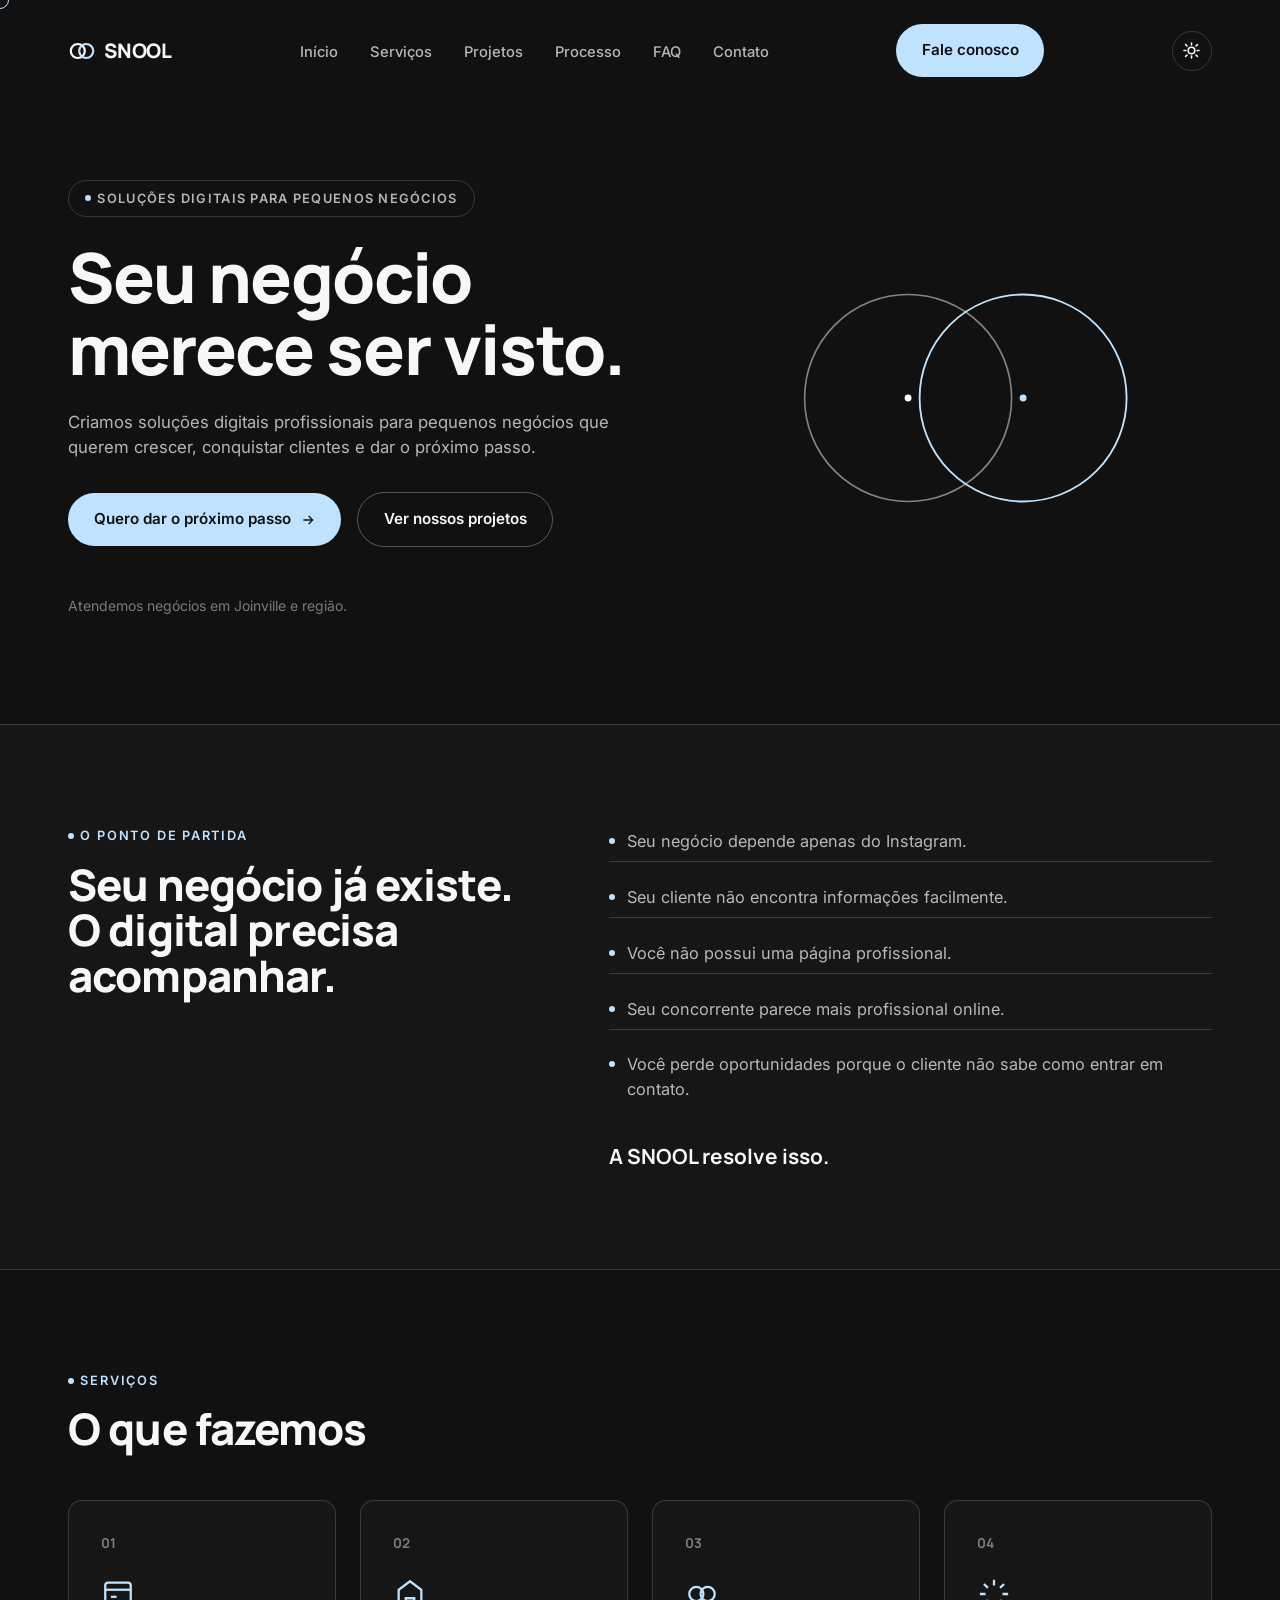
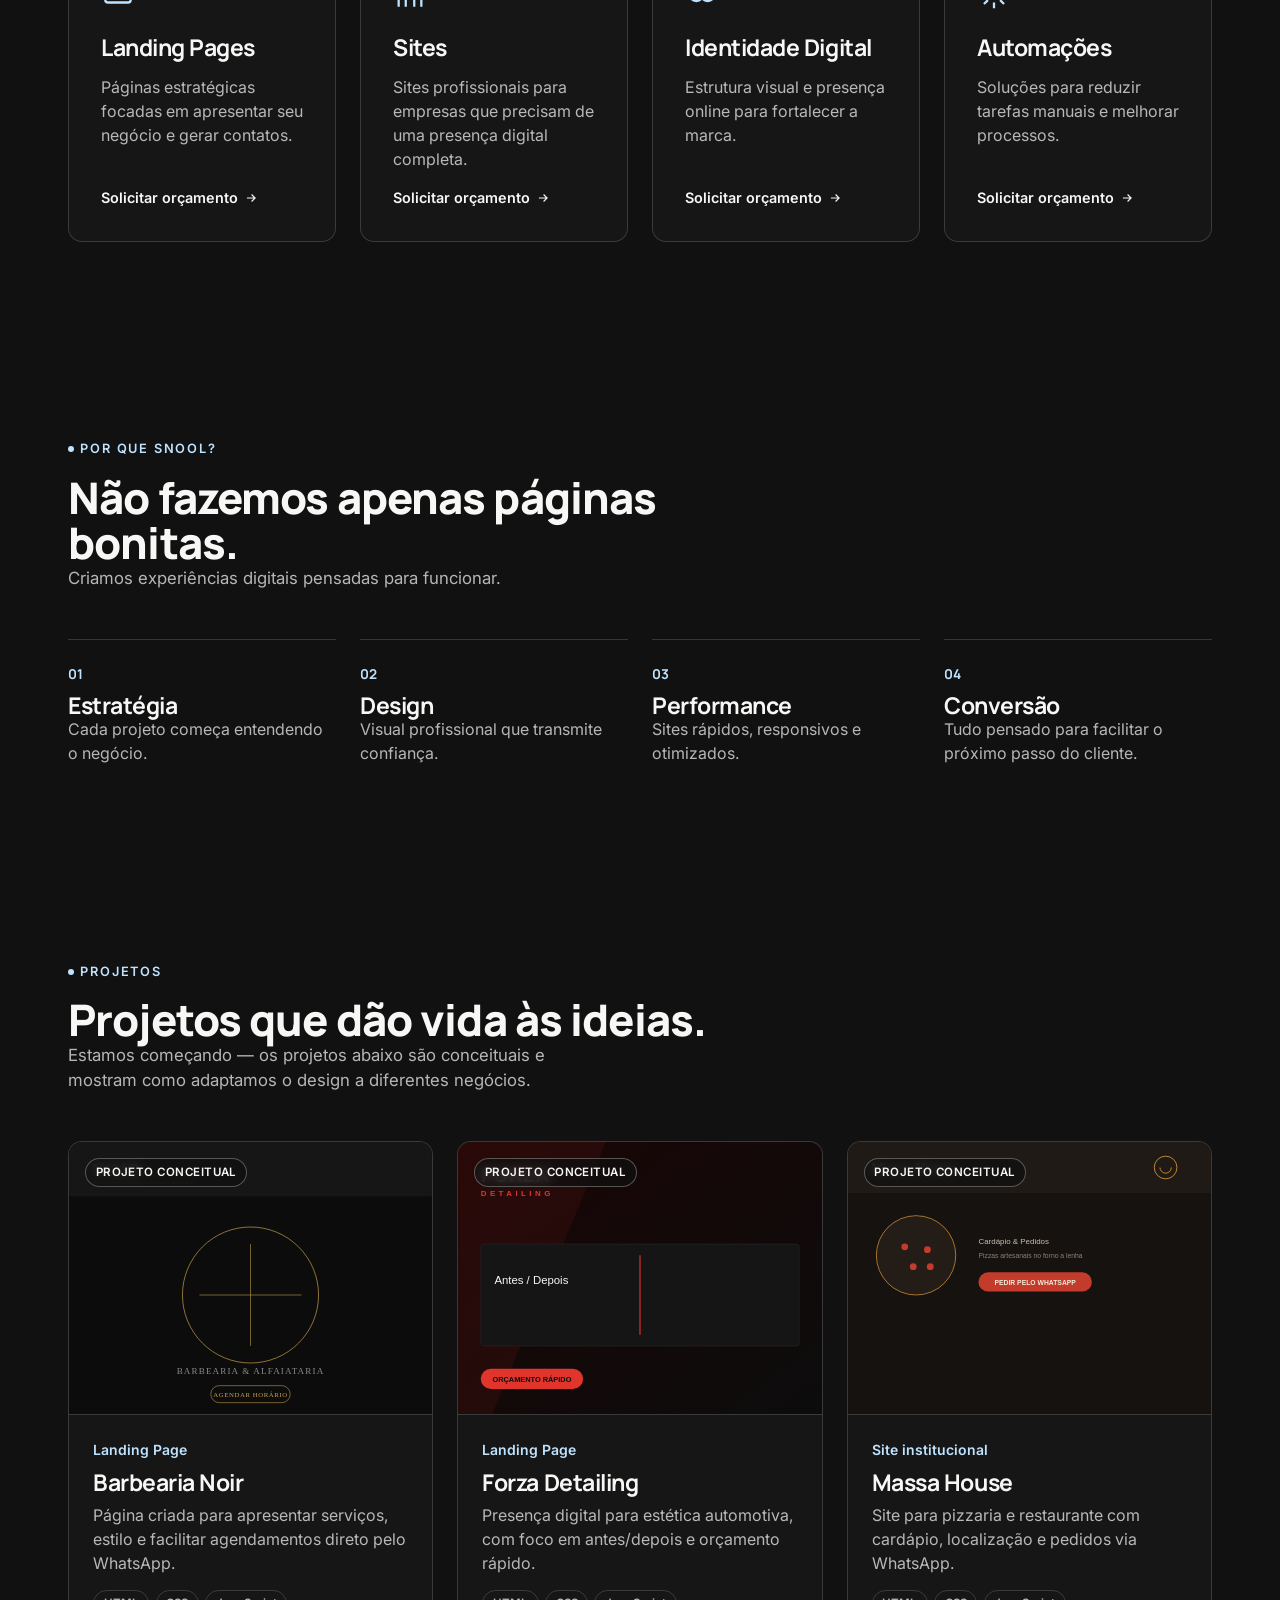
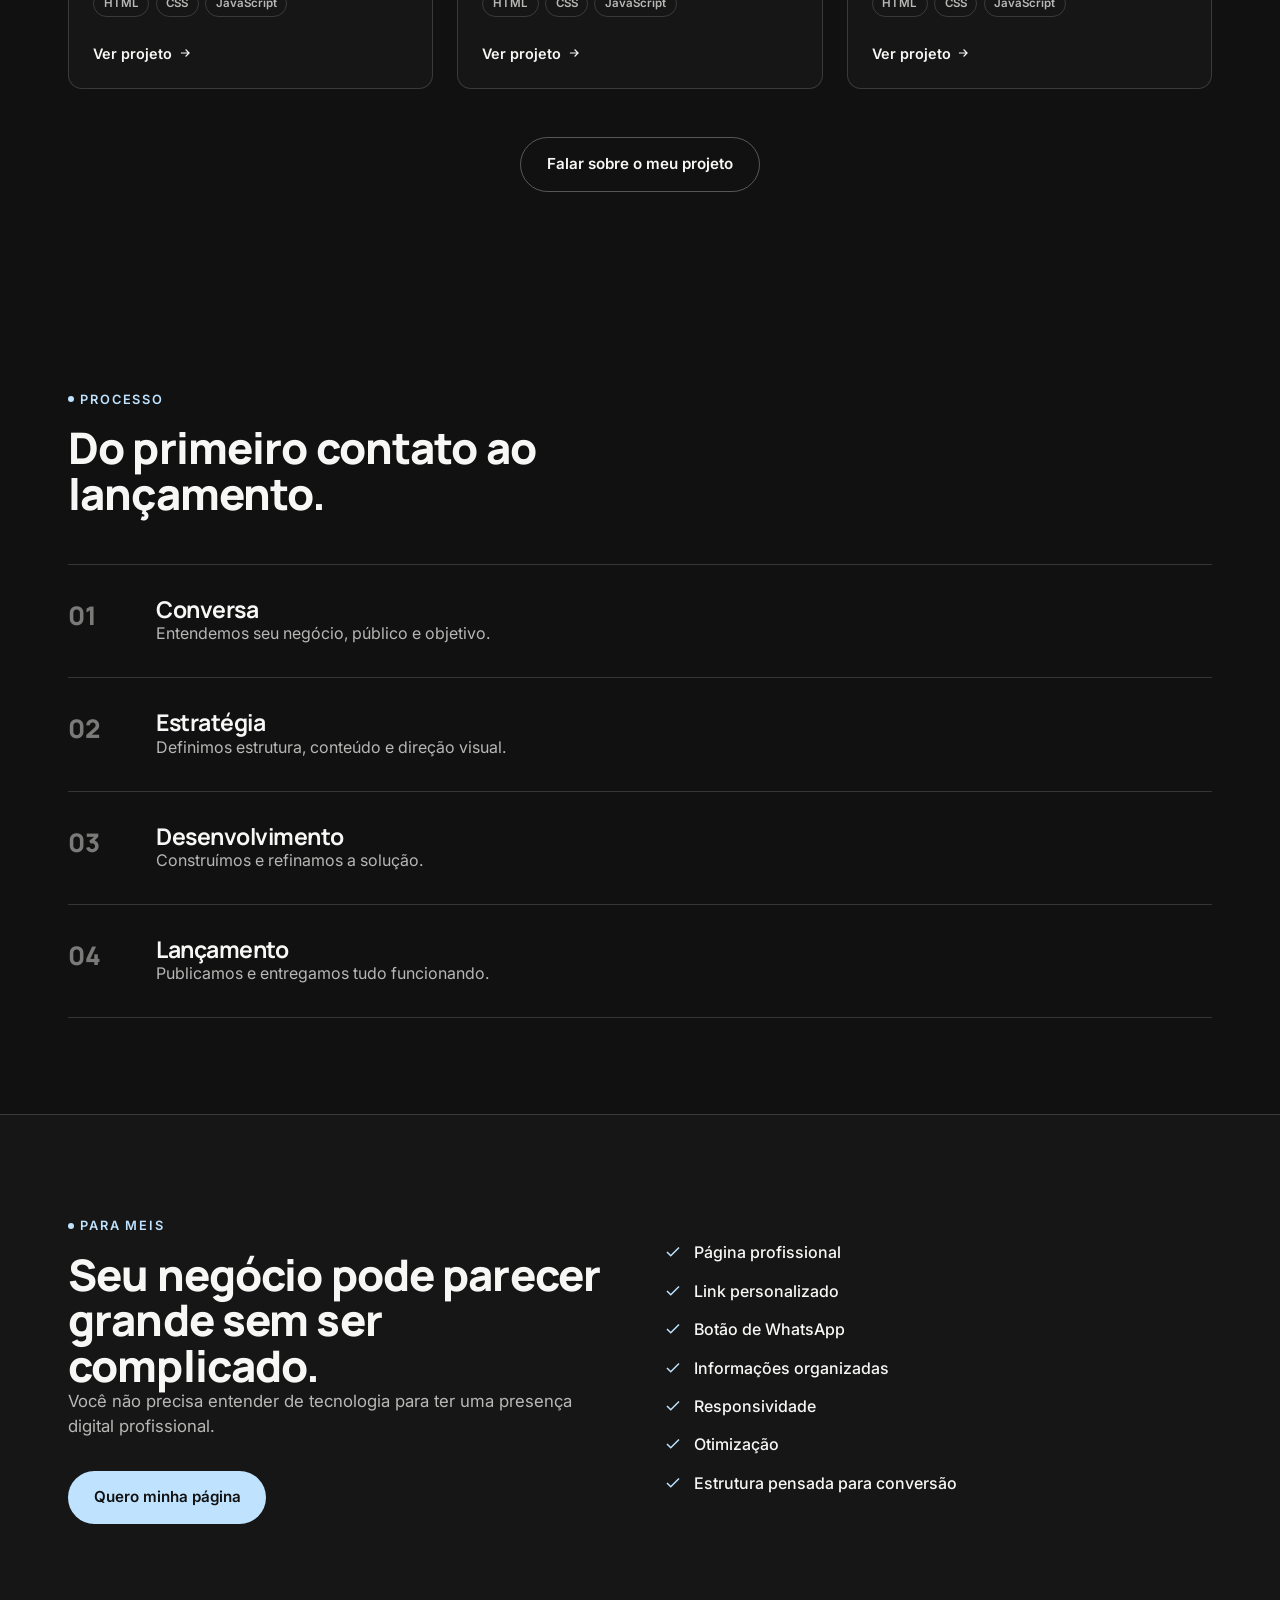
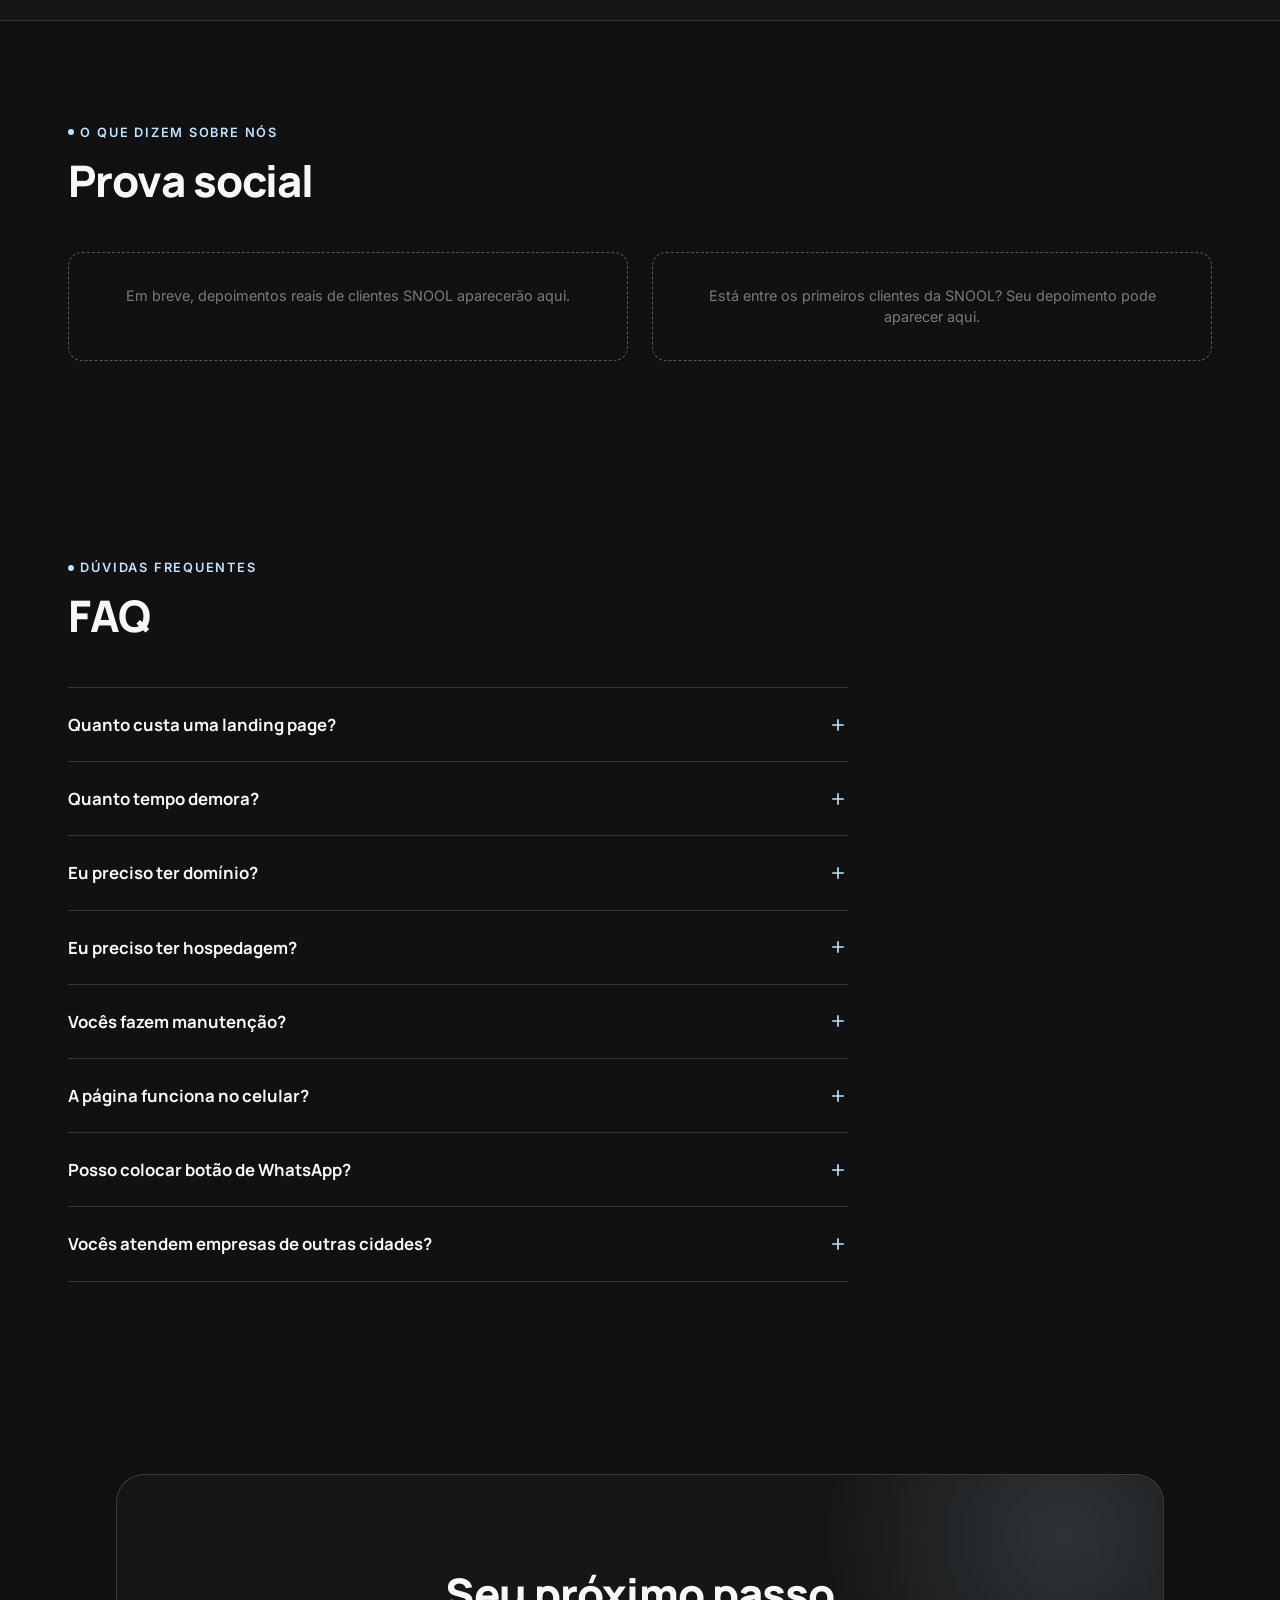
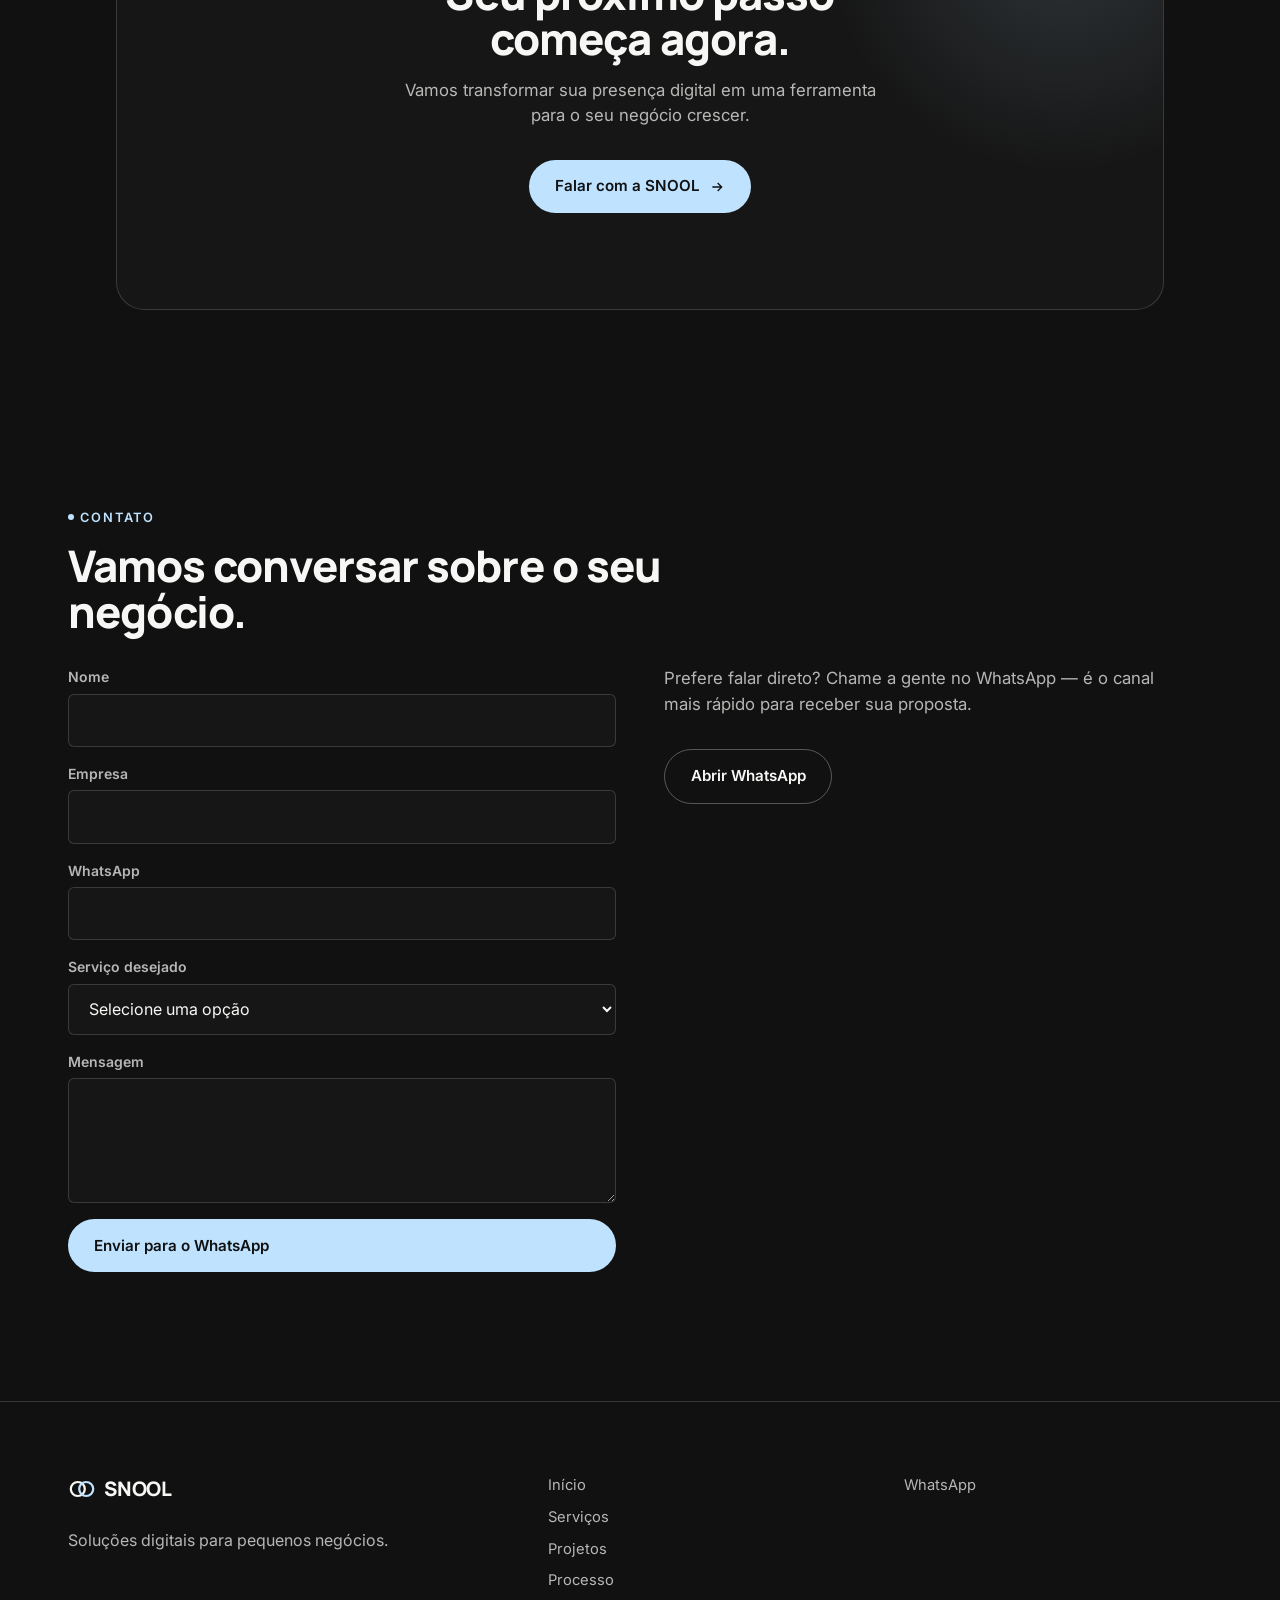
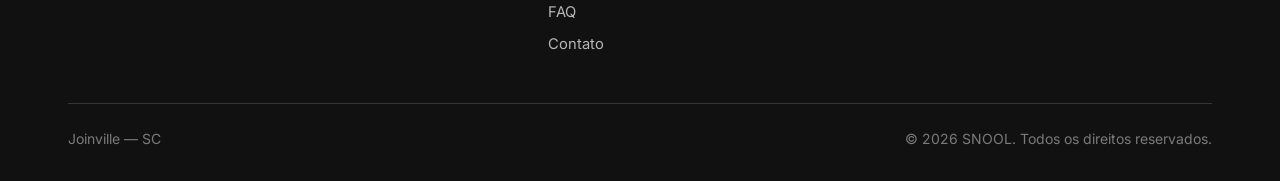
==== index.html @ 68323cf3 "feat: site institucional SNOOL - HTML5 + CSS3 + JS vanilla (ES Modules), sem framework/build step - " ====
<!DOCTYPE html>
<html lang="pt-BR">
<head>
  <meta charset="UTF-8" />
  <meta name="viewport" content="width=device-width, initial-scale=1.0" />
  <title>SNOOL — Soluções Digitais para Pequenos Negócios</title>
  <meta name="description" content="A SNOOL cria landing pages, sites e soluções digitais para pequenos negócios. Dê o próximo passo digital para sua empresa." />
  <meta name="robots" content="index, follow" />
  <link rel="canonical" href="https://snool.com.br/" />

  <!-- Open Graph -->
  <meta property="og:type" content="website" />
  <meta property="og:title" content="SNOOL — Soluções Digitais para Pequenos Negócios" />
  <meta property="og:description" content="Landing pages, sites e presença digital para MEIs e pequenos negócios em Joinville e região." />
  <meta property="og:locale" content="pt_BR" />
  <meta property="og:url" content="https://snool.com.br/" />
  <meta property="og:image" content="assets/images/og-snool.jpg" />

  <!-- Twitter Card -->
  <meta name="twitter:card" content="summary_large_image" />
  <meta name="twitter:title" content="SNOOL — Soluções Digitais para Pequenos Negócios" />
  <meta name="twitter:description" content="Landing pages, sites e presença digital para MEIs e pequenos negócios em Joinville e região." />

  <link rel="icon" href="assets/logos/favicon.svg" type="image/svg+xml" />

  <!-- Evita flash do tema errado antes do CSS/JS carregarem -->
  <script>
    (function () {
      var saved = localStorage.getItem("snool-theme");
      document.documentElement.setAttribute("data-theme", saved === "light" ? "light" : "dark");
    })();
  </script>

  <link rel="preconnect" href="https://fonts.googleapis.com" />
  <link rel="preconnect" href="https://fonts.gstatic.com" crossorigin />
  <link href="https://fonts.googleapis.com/css2?family=Manrope:wght@700;800&family=Inter:wght@400;500;600&display=swap" rel="stylesheet" />

  <link rel="stylesheet" href="css/reset.css" />
  <link rel="stylesheet" href="css/variables.css" />
  <link rel="stylesheet" href="css/global.css" />
  <link rel="stylesheet" href="css/components.css" />
  <link rel="stylesheet" href="css/sections.css" />
  <link rel="stylesheet" href="css/responsive.css" />

  <!-- Google Analytics: inserir gtag.js aqui quando o ID estiver definido -->
  <!-- Google Tag Manager: inserir snippet no <head> aqui -->
  <!-- Meta Pixel: inserir script aqui -->

  <script type="application/ld+json">
  {
    "@context": "https://schema.org",
    "@type": "LocalBusiness",
    "name": "SNOOL",
    "description": "Soluções digitais para pequenos negócios: landing pages, sites institucionais e presença digital.",
    "areaServed": "Joinville, SC",
    "slogan": "Seu próximo passo digital."
  }
  </script>
</head>
<body>
  <a class="skip-link" href="#main">Pular para o conteúdo</a>
  <div class="cursor-dot" aria-hidden="true"></div>

  <header class="site-header">
    <div class="container header-inner">
      <a href="#top" class="logo" aria-label="SNOOL — página inicial">
        <svg class="logo-mark" viewBox="0 0 40 28" fill="none" xmlns="http://www.w3.org/2000/svg" aria-hidden="true">
          <circle cx="14" cy="14" r="10" stroke="var(--color-text)" stroke-width="3.2"/>
          <circle cx="26" cy="14" r="10" stroke="var(--color-accent)" stroke-width="3.2"/>
        </svg>
        SNOOL
      </a>

      <nav class="nav-desktop" aria-label="Navegação principal">
        <ul>
          <li><a href="#top">Início</a></li>
          <li><a href="#servicos">Serviços</a></li>
          <li><a href="#projetos">Projetos</a></li>
          <li><a href="#processo">Processo</a></li>
          <li><a href="#faq">FAQ</a></li>
          <li><a href="#contato">Contato</a></li>
        </ul>
      </nav>

      <a class="btn btn-primary header-cta" href="#" data-whatsapp>Fale conosco</a>

      <button class="theme-toggle" data-theme-toggle aria-label="Alternar para tema claro" aria-pressed="false">
        <svg class="theme-toggle-icon icon-sun" viewBox="0 0 24 24" fill="none" stroke="currentColor" stroke-width="2" stroke-linecap="round" aria-hidden="true">
          <circle cx="12" cy="12" r="4.2"/>
          <path d="M12 2.5v2.4M12 19.1v2.4M4.6 4.6l1.7 1.7M17.7 17.7l1.7 1.7M2.5 12h2.4M19.1 12h2.4M4.6 19.4l1.7-1.7M17.7 6.3l1.7-1.7"/>
        </svg>
        <svg class="theme-toggle-icon icon-moon" viewBox="0 0 24 24" fill="none" stroke="currentColor" stroke-width="2" stroke-linecap="round" stroke-linejoin="round" aria-hidden="true">
          <path d="M20 14.5A8.5 8.5 0 1 1 9.5 4a6.8 6.8 0 0 0 10.5 10.5Z"/>
        </svg>
      </button>

      <button class="nav-toggle" aria-label="Abrir menu" aria-expanded="false" aria-controls="nav-mobile">
        <span></span><span></span><span></span>
      </button>
    </div>

    <nav class="nav-mobile" id="nav-mobile" aria-label="Navegação mobile">
      <ul>
        <li><a href="#top">Início</a></li>
        <li><a href="#servicos">Serviços</a></li>
        <li><a href="#projetos">Projetos</a></li>
        <li><a href="#processo">Processo</a></li>
        <li><a href="#faq">FAQ</a></li>
        <li><a href="#contato">Contato</a></li>
      </ul>
      <a class="btn btn-primary" href="#" data-whatsapp>Fale conosco</a>
    </nav>
  </header>

  <main id="main">
    <!-- HERO -->
    <section class="hero" id="top">
      <div class="container hero-inner">
        <div data-reveal>
          <span class="hero-badge"><span class="dot"></span>Soluções digitais para pequenos negócios</span>
          <h1>Seu negócio merece ser visto.</h1>
          <p class="lead">Criamos soluções digitais profissionais para pequenos negócios que querem crescer, conquistar clientes e dar o próximo passo.</p>
          <div class="hero-ctas">
            <a class="btn btn-primary" href="#" data-whatsapp>
              Quero dar o próximo passo
              <svg viewBox="0 0 24 24" fill="none" stroke="currentColor" stroke-width="2"><path d="M5 12h14M13 6l6 6-6 6"/></svg>
            </a>
            <a class="btn btn-secondary" href="#projetos">Ver nossos projetos</a>
          </div>
          <p class="hero-trust">Atendemos negócios em Joinville e região.</p>
        </div>

        <div class="hero-visual" data-reveal data-reveal-delay="150" aria-hidden="true">
          <svg viewBox="0 0 400 400" fill="none" xmlns="http://www.w3.org/2000/svg">
            <g class="orbit-o">
              <circle cx="150" cy="200" r="90" stroke="var(--color-text)" stroke-opacity="0.5" stroke-width="1.4"/>
            </g>
            <g class="orbit-o reverse">
              <circle cx="250" cy="200" r="90" stroke="var(--color-accent)" stroke-width="1.6"/>
            </g>
            <circle cx="150" cy="200" r="3" fill="var(--color-text)"/>
            <circle cx="250" cy="200" r="3" fill="var(--color-accent)"/>
          </svg>
        </div>
      </div>
    </section>

    <!-- PROBLEMA -->
    <section class="problem section">
      <div class="container problem-grid">
        <div data-reveal>
          <span class="eyebrow">O ponto de partida</span>
          <h2>Seu negócio já existe.<br />O digital precisa acompanhar.</h2>
        </div>
        <div data-reveal data-reveal-delay="120">
          <ul class="problem-list">
            <li>Seu negócio depende apenas do Instagram.</li>
            <li>Seu cliente não encontra informações facilmente.</li>
            <li>Você não possui uma página profissional.</li>
            <li>Seu concorrente parece mais profissional online.</li>
            <li>Você perde oportunidades porque o cliente não sabe como entrar em contato.</li>
          </ul>
          <p class="problem-resolve">A SNOOL resolve isso.</p>
        </div>
      </div>
    </section>

    <!-- SERVIÇOS -->
    <section class="section" id="servicos">
      <div class="container">
        <div class="section-head" data-reveal>
          <span class="eyebrow">Serviços</span>
          <h2>O que fazemos</h2>
        </div>

        <div class="grid services-grid">
          <article class="card service-card" data-reveal>
            <span class="service-number">01</span>
            <svg class="service-icon" viewBox="0 0 24 24" fill="none" stroke="currentColor" stroke-width="1.6"><rect x="3" y="4" width="18" height="14" rx="2"/><path d="M3 9h18"/><path d="M7 14h4"/></svg>
            <h3>Landing Pages</h3>
            <p>Páginas estratégicas focadas em apresentar seu negócio e gerar contatos.</p>
            <a class="service-link" href="#" data-whatsapp data-whatsapp-message="Olá, SNOOL! Quero saber mais sobre Landing Pages.">
              Solicitar orçamento
              <svg viewBox="0 0 24 24" fill="none" stroke="currentColor" stroke-width="2"><path d="M5 12h14M13 6l6 6-6 6"/></svg>
            </a>
          </article>

          <article class="card service-card" data-reveal data-reveal-delay="80">
            <span class="service-number">02</span>
            <svg class="service-icon" viewBox="0 0 24 24" fill="none" stroke="currentColor" stroke-width="1.6"><path d="M4 21V9l8-6 8 6v12"/><path d="M9 21v-6h6v6"/></svg>
            <h3>Sites</h3>
            <p>Sites profissionais para empresas que precisam de uma presença digital completa.</p>
            <a class="service-link" href="#" data-whatsapp data-whatsapp-message="Olá, SNOOL! Quero saber mais sobre Sites institucionais.">
              Solicitar orçamento
              <svg viewBox="0 0 24 24" fill="none" stroke="currentColor" stroke-width="2"><path d="M5 12h14M13 6l6 6-6 6"/></svg>
            </a>
          </article>

          <article class="card service-card" data-reveal data-reveal-delay="160">
            <span class="service-number">03</span>
            <svg class="service-icon" viewBox="0 0 24 24" fill="none" stroke="currentColor" stroke-width="1.6"><circle cx="8" cy="12" r="5"/><circle cx="16" cy="12" r="5"/></svg>
            <h3>Identidade Digital</h3>
            <p>Estrutura visual e presença online para fortalecer a marca.</p>
            <a class="service-link" href="#" data-whatsapp data-whatsapp-message="Olá, SNOOL! Quero saber mais sobre Identidade Digital.">
              Solicitar orçamento
              <svg viewBox="0 0 24 24" fill="none" stroke="currentColor" stroke-width="2"><path d="M5 12h14M13 6l6 6-6 6"/></svg>
            </a>
          </article>

          <article class="card service-card" data-reveal data-reveal-delay="240">
            <span class="service-number">04</span>
            <svg class="service-icon" viewBox="0 0 24 24" fill="none" stroke="currentColor" stroke-width="1.6"><path d="M12 2v4M12 18v4M4.9 4.9l2.8 2.8M16.3 16.3l2.8 2.8M2 12h4M18 12h4M4.9 19.1l2.8-2.8M16.3 7.7l2.8-2.8"/></svg>
            <h3>Automações</h3>
            <p>Soluções para reduzir tarefas manuais e melhorar processos.</p>
            <a class="service-link" href="#" data-whatsapp data-whatsapp-message="Olá, SNOOL! Quero saber mais sobre Automações.">
              Solicitar orçamento
              <svg viewBox="0 0 24 24" fill="none" stroke="currentColor" stroke-width="2"><path d="M5 12h14M13 6l6 6-6 6"/></svg>
            </a>
          </article>
        </div>
      </div>
    </section>

    <!-- POR QUE SNOOL -->
    <section class="section">
      <div class="container">
        <div class="section-head" data-reveal>
          <span class="eyebrow">Por que SNOOL?</span>
          <h2>Não fazemos apenas páginas bonitas.</h2>
          <p class="lead">Criamos experiências digitais pensadas para funcionar.</p>
        </div>

        <div class="grid pillars-grid">
          <div class="pillar" data-reveal>
            <span class="pillar-number">01</span>
            <h3>Estratégia</h3>
            <p>Cada projeto começa entendendo o negócio.</p>
          </div>
          <div class="pillar" data-reveal data-reveal-delay="80">
            <span class="pillar-number">02</span>
            <h3>Design</h3>
            <p>Visual profissional que transmite confiança.</p>
          </div>
          <div class="pillar" data-reveal data-reveal-delay="160">
            <span class="pillar-number">03</span>
            <h3>Performance</h3>
            <p>Sites rápidos, responsivos e otimizados.</p>
          </div>
          <div class="pillar" data-reveal data-reveal-delay="240">
            <span class="pillar-number">04</span>
            <h3>Conversão</h3>
            <p>Tudo pensado para facilitar o próximo passo do cliente.</p>
          </div>
        </div>
      </div>
    </section>

    <!-- PORTFÓLIO -->
    <section class="section" id="projetos">
      <div class="container">
        <div class="section-head" data-reveal>
          <span class="eyebrow">Projetos</span>
          <h2>Projetos que dão vida às ideias.</h2>
          <p class="lead">Estamos começando — os projetos abaixo são conceituais e mostram como adaptamos o design a diferentes negócios.</p>
        </div>

        <div class="grid portfolio-grid" data-portfolio-grid></div>

        <div class="section-foot">
          <a class="btn btn-secondary" href="#" data-whatsapp data-whatsapp-message="Olá, SNOOL! Quero ver mais projetos e saber como funciona.">Falar sobre o meu projeto</a>
        </div>
      </div>
    </section>

    <!-- PROCESSO -->
    <section class="section" id="processo">
      <div class="container">
        <div class="section-head" data-reveal>
          <span class="eyebrow">Processo</span>
          <h2>Do primeiro contato ao lançamento.</h2>
        </div>

        <div class="process-list">
          <div class="process-step" data-reveal>
            <span class="process-index">01</span>
            <div>
              <h3>Conversa</h3>
              <p>Entendemos seu negócio, público e objetivo.</p>
            </div>
          </div>
          <div class="process-step" data-reveal data-reveal-delay="80">
            <span class="process-index">02</span>
            <div>
              <h3>Estratégia</h3>
              <p>Definimos estrutura, conteúdo e direção visual.</p>
            </div>
          </div>
          <div class="process-step" data-reveal data-reveal-delay="160">
            <span class="process-index">03</span>
            <div>
              <h3>Desenvolvimento</h3>
              <p>Construímos e refinamos a solução.</p>
            </div>
          </div>
          <div class="process-step" data-reveal data-reveal-delay="240">
            <span class="process-index">04</span>
            <div>
              <h3>Lançamento</h3>
              <p>Publicamos e entregamos tudo funcionando.</p>
            </div>
          </div>
        </div>
      </div>
    </section>

    <!-- MEI -->
    <section class="mei section">
      <div class="container mei-grid">
        <div data-reveal>
          <span class="eyebrow">Para MEIs</span>
          <h2>Seu negócio pode parecer grande sem ser complicado.</h2>
          <p class="lead">Você não precisa entender de tecnologia para ter uma presença digital profissional.</p>
          <a class="btn btn-primary mt-4" href="#" data-whatsapp data-whatsapp-message="Olá, SNOOL! Sou MEI e quero minha página.">Quero minha página</a>
        </div>

        <ul class="benefit-list" data-reveal data-reveal-delay="100">
          <li class="benefit-item">
            <svg viewBox="0 0 24 24" fill="none" stroke="currentColor" stroke-width="2"><path d="M20 6 9 17l-5-5"/></svg>
            Página profissional
          </li>
          <li class="benefit-item">
            <svg viewBox="0 0 24 24" fill="none" stroke="currentColor" stroke-width="2"><path d="M20 6 9 17l-5-5"/></svg>
            Link personalizado
          </li>
          <li class="benefit-item">
            <svg viewBox="0 0 24 24" fill="none" stroke="currentColor" stroke-width="2"><path d="M20 6 9 17l-5-5"/></svg>
            Botão de WhatsApp
          </li>
          <li class="benefit-item">
            <svg viewBox="0 0 24 24" fill="none" stroke="currentColor" stroke-width="2"><path d="M20 6 9 17l-5-5"/></svg>
            Informações organizadas
          </li>
          <li class="benefit-item">
            <svg viewBox="0 0 24 24" fill="none" stroke="currentColor" stroke-width="2"><path d="M20 6 9 17l-5-5"/></svg>
            Responsividade
          </li>
          <li class="benefit-item">
            <svg viewBox="0 0 24 24" fill="none" stroke="currentColor" stroke-width="2"><path d="M20 6 9 17l-5-5"/></svg>
            Otimização
          </li>
          <li class="benefit-item">
            <svg viewBox="0 0 24 24" fill="none" stroke="currentColor" stroke-width="2"><path d="M20 6 9 17l-5-5"/></svg>
            Estrutura pensada para conversão
          </li>
        </ul>
      </div>
    </section>

    <!-- PROVA SOCIAL -->
    <section class="section">
      <div class="container">
        <div class="section-head" data-reveal>
          <span class="eyebrow">O que dizem sobre nós</span>
          <h2>Prova social</h2>
        </div>

        <div class="grid testimonials-grid">
          <div class="testimonial-placeholder" data-reveal>
            Em breve, depoimentos reais de clientes SNOOL aparecerão aqui.
          </div>
          <div class="testimonial-placeholder" data-reveal data-reveal-delay="100">
            Está entre os primeiros clientes da SNOOL? Seu depoimento pode aparecer aqui.
          </div>
        </div>
      </div>
    </section>

    <!-- FAQ -->
    <section class="section" id="faq">
      <div class="container">
        <div class="section-head" data-reveal>
          <span class="eyebrow">Dúvidas frequentes</span>
          <h2>FAQ</h2>
        </div>

        <div class="faq-wrap" data-reveal>
          <div class="faq-item">
            <button class="faq-question" aria-expanded="false">
              Quanto custa uma landing page?
              <svg class="faq-icon" viewBox="0 0 24 24" fill="none" stroke="currentColor" stroke-width="2"><path d="M12 5v14M5 12h14"/></svg>
            </button>
            <div class="faq-answer">
              <p>O valor depende da estrutura, conteúdo e necessidades do projeto. Entre em contato para receber uma proposta personalizada.</p>
            </div>
          </div>

          <div class="faq-item">
            <button class="faq-question" aria-expanded="false">
              Quanto tempo demora?
              <svg class="faq-icon" viewBox="0 0 24 24" fill="none" stroke="currentColor" stroke-width="2"><path d="M12 5v14M5 12h14"/></svg>
            </button>
            <div class="faq-answer">
              <p>O prazo varia conforme a complexidade do projeto. Definimos um cronograma claro logo na etapa de estratégia.</p>
            </div>
          </div>

          <div class="faq-item">
            <button class="faq-question" aria-expanded="false">
              Eu preciso ter domínio?
              <svg class="faq-icon" viewBox="0 0 24 24" fill="none" stroke="currentColor" stroke-width="2"><path d="M12 5v14M5 12h14"/></svg>
            </button>
            <div class="faq-answer">
              <p>Não é obrigatório. Podemos te orientar sobre como registrar um domínio, ou ajudar você a fazer isso.</p>
            </div>
          </div>

          <div class="faq-item">
            <button class="faq-question" aria-expanded="false">
              Eu preciso ter hospedagem?
              <svg class="faq-icon" viewBox="0 0 24 24" fill="none" stroke="currentColor" stroke-width="2"><path d="M12 5v14M5 12h14"/></svg>
            </button>
            <div class="faq-answer">
              <p>Também não é obrigatório. A SNOOL pode indicar e configurar uma hospedagem adequada ao seu projeto.</p>
            </div>
          </div>

          <div class="faq-item">
            <button class="faq-question" aria-expanded="false">
              Vocês fazem manutenção?
              <svg class="faq-icon" viewBox="0 0 24 24" fill="none" stroke="currentColor" stroke-width="2"><path d="M12 5v14M5 12h14"/></svg>
            </button>
            <div class="faq-answer">
              <p>Sim, oferecemos suporte e manutenção após o lançamento. Conversamos sobre isso durante o orçamento.</p>
            </div>
          </div>

          <div class="faq-item">
            <button class="faq-question" aria-expanded="false">
              A página funciona no celular?
              <svg class="faq-icon" viewBox="0 0 24 24" fill="none" stroke="currentColor" stroke-width="2"><path d="M12 5v14M5 12h14"/></svg>
            </button>
            <div class="faq-answer">
              <p>Sim. Todos os projetos são desenvolvidos mobile-first, priorizando a experiência no celular.</p>
            </div>
          </div>

          <div class="faq-item">
            <button class="faq-question" aria-expanded="false">
              Posso colocar botão de WhatsApp?
              <svg class="faq-icon" viewBox="0 0 24 24" fill="none" stroke="currentColor" stroke-width="2"><path d="M12 5v14M5 12h14"/></svg>
            </button>
            <div class="faq-answer">
              <p>Sim, é inclusive uma das principais formas de conversão que recomendamos para pequenos negócios.</p>
            </div>
          </div>

          <div class="faq-item">
            <button class="faq-question" aria-expanded="false">
              Vocês atendem empresas de outras cidades?
              <svg class="faq-icon" viewBox="0 0 24 24" fill="none" stroke="currentColor" stroke-width="2"><path d="M12 5v14M5 12h14"/></svg>
            </button>
            <div class="faq-answer">
              <p>Nosso foco inicial é Joinville e região, mas atendemos negócios de outras cidades sob consulta.</p>
            </div>
          </div>
        </div>
      </div>
    </section>

    <!-- CTA FINAL -->
    <section class="section">
      <div class="container">
        <div class="cta-final" data-reveal>
          <div class="cta-glow" aria-hidden="true"></div>
          <h2>Seu próximo passo começa agora.</h2>
          <p class="lead">Vamos transformar sua presença digital em uma ferramenta para o seu negócio crescer.</p>
          <div class="hero-ctas">
            <a class="btn btn-primary" href="#" data-whatsapp>
              Falar com a SNOOL
              <svg viewBox="0 0 24 24" fill="none" stroke="currentColor" stroke-width="2"><path d="M5 12h14M13 6l6 6-6 6"/></svg>
            </a>
          </div>
        </div>
      </div>
    </section>

    <!-- CONTATO -->
    <section class="section contact-section" id="contato">
      <div class="container">
        <div class="section-head" data-reveal>
          <span class="eyebrow">Contato</span>
          <h2>Vamos conversar sobre o seu negócio.</h2>
        </div>

        <div class="contact-grid">
          <form class="contact-form" data-contact-form data-reveal novalidate>
            <div class="form-row">
              <label for="nome">Nome</label>
              <input type="text" id="nome" name="nome" autocomplete="name" required />
            </div>
            <div class="form-row">
              <label for="empresa">Empresa</label>
              <input type="text" id="empresa" name="empresa" autocomplete="organization" />
            </div>
            <div class="form-row">
              <label for="whatsapp">WhatsApp</label>
              <input type="tel" id="whatsapp" name="whatsapp" autocomplete="tel" />
            </div>
            <div class="form-row">
              <label for="servico">Serviço desejado</label>
              <select id="servico" name="servico">
                <option value="">Selecione uma opção</option>
                <option value="Landing Page">Landing Page</option>
                <option value="Site institucional">Site institucional</option>
                <option value="Identidade Digital">Identidade Digital</option>
                <option value="Automações">Automações</option>
                <option value="Ainda não sei">Ainda não sei</option>
              </select>
            </div>
            <div class="form-row">
              <label for="mensagem">Mensagem</label>
              <textarea id="mensagem" name="mensagem" rows="4"></textarea>
            </div>
            <button class="btn btn-primary" type="submit">Enviar para o WhatsApp</button>
            <p class="form-status" role="status" aria-live="polite"></p>
          </form>

          <div data-reveal data-reveal-delay="100">
            <p class="lead">Prefere falar direto? Chame a gente no WhatsApp — é o canal mais rápido para receber sua proposta.</p>
            <a class="btn btn-secondary mt-4" href="#" data-whatsapp>Abrir WhatsApp</a>
          </div>
        </div>
      </div>
    </section>
  </main>

  <footer class="site-footer">
    <div class="container">
      <div class="footer-top">
        <div>
          <a href="#top" class="logo" aria-label="SNOOL — página inicial">
            <svg class="logo-mark" viewBox="0 0 40 28" fill="none" xmlns="http://www.w3.org/2000/svg" aria-hidden="true">
              <circle cx="14" cy="14" r="10" stroke="var(--color-text)" stroke-width="3.2"/>
              <circle cx="26" cy="14" r="10" stroke="var(--color-accent)" stroke-width="3.2"/>
            </svg>
            SNOOL
          </a>
          <p class="mt-3 max-32ch">Soluções digitais para pequenos negócios.</p>
        </div>

        <nav class="footer-links" aria-label="Links do rodapé">
          <a href="#top">Início</a>
          <a href="#servicos">Serviços</a>
          <a href="#projetos">Projetos</a>
          <a href="#processo">Processo</a>
          <a href="#faq">FAQ</a>
          <a href="#contato">Contato</a>
        </nav>

        <div class="footer-links">
          <a href="#" data-whatsapp>WhatsApp</a>
        </div>
      </div>

      <div class="footer-bottom">
        <span>Joinville — SC</span>
        <span>© <span data-year>2026</span> SNOOL. Todos os direitos reservados.</span>
      </div>
    </div>
  </footer>

  <script type="module" src="js/main.js"></script>
</body>
</html>
---- css/variables.css ----
:root {
  /* Brand colors */
  --color-bg: #111111;
  --color-bg-secondary: #161616;
  --color-bg-elevated: #1b1b1b;
  --color-text: #f7f7f5;
  --color-text-muted: rgba(247, 247, 245, 0.72);
  --color-text-faint: rgba(247, 247, 245, 0.46);
  --color-accent: #bfe3ff;
  --color-accent-dim: rgba(191, 227, 255, 0.14);
  --color-border: rgba(247, 247, 245, 0.16);
  --color-border-strong: rgba(247, 247, 245, 0.3);
  --color-surface-translucent: rgba(17, 17, 17, 0.82);
  --color-surface-translucent-strong: rgba(17, 17, 17, 0.75);

  /* Typography */
  --font-display: "Manrope", sans-serif;
  --font-body: "Inter", sans-serif;

  --fs-h1: clamp(2.6rem, 5.4vw, 5.6rem);
  --fs-h2: clamp(2rem, 3.4vw, 3.4rem);
  --fs-h3: clamp(1.25rem, 1.8vw, 1.6rem);
  --fs-lead: clamp(1.05rem, 1.3vw, 1.3rem);
  --fs-body: 1rem;
  --fs-small: 0.875rem;
  --fs-eyebrow: 0.8rem;

  /* Spacing scale (base 8) */
  --space-1: 0.5rem;
  --space-2: 1rem;
  --space-3: 1.5rem;
  --space-4: 2rem;
  --space-5: 3rem;
  --space-6: 4.5rem;
  --space-7: 6rem;
  --space-8: 9rem;

  /* Layout */
  --container-max: 1240px;
  --container-pad: clamp(1.25rem, 4vw, 3rem);
  --radius-sm: 6px;
  --radius-md: 14px;
  --radius-lg: 28px;

  /* Motion */
  --ease-out: cubic-bezier(0.16, 1, 0.3, 1);
  --dur-fast: 0.2s;
  --dur-mid: 0.5s;
  --dur-slow: 0.9s;

  /* Shadow */
  --shadow-soft: 0 20px 60px -30px rgba(0, 0, 0, 0.6);
}

/* Tema claro — branco + o mesmo azul clarinho (accent) do tema escuro */
[data-theme="light"] {
  --color-bg: #ffffff;
  --color-bg-secondary: #f4f9ff;
  --color-bg-elevated: #eaf4ff;
  --color-text: #10151a;
  --color-text-muted: rgba(16, 21, 26, 0.68);
  --color-text-faint: rgba(16, 21, 26, 0.46);
  --color-accent: #4fa9e8;
  --color-accent-dim: rgba(79, 169, 232, 0.14);
  --color-border: rgba(16, 21, 26, 0.12);
  --color-border-strong: rgba(16, 21, 26, 0.22);
  --color-surface-translucent: rgba(255, 255, 255, 0.82);
  --color-surface-translucent-strong: rgba(255, 255, 255, 0.75);

  --shadow-soft: 0 20px 60px -30px rgba(16, 21, 26, 0.25);
}

/* Transicao suave ao alternar de tema */
body,
.site-header,
.card,
.btn,
.portfolio-tag {
  transition: background-color var(--dur-mid) var(--ease-out),
    color var(--dur-mid) var(--ease-out),
    border-color var(--dur-mid) var(--ease-out);
}
---- css/global.css ----
body {
  background: var(--color-bg);
  color: var(--color-text);
  font-family: var(--font-body);
  font-size: var(--fs-body);
}

h1,
h2,
h3 {
  font-family: var(--font-display);
  font-weight: 800;
  letter-spacing: -0.02em;
  line-height: 1.05;
}

h1 {
  font-size: var(--fs-h1);
}

h2 {
  font-size: var(--fs-h2);
}

h3 {
  font-size: var(--fs-h3);
  font-weight: 700;
}

p {
  color: var(--color-text-muted);
}

.lead {
  font-size: var(--fs-lead);
  color: var(--color-text-muted);
  max-width: 46ch;
}

strong {
  color: var(--color-text);
  font-weight: 600;
}

/* Focus visibility */
a:focus-visible,
button:focus-visible,
input:focus-visible,
textarea:focus-visible,
summary:focus-visible {
  outline: 2px solid var(--color-accent);
  outline-offset: 3px;
  border-radius: 4px;
}

::selection {
  background: var(--color-accent);
  color: var(--color-bg);
}

.container {
  max-width: var(--container-max);
  margin-inline: auto;
  padding-inline: var(--container-pad);
}

.section {
  padding-block: var(--space-7);
}

.section-head {
  max-width: 640px;
  margin-bottom: var(--space-5);
}

.eyebrow {
  display: inline-flex;
  align-items: center;
  gap: 0.5em;
  font-family: var(--font-body);
  font-size: var(--fs-eyebrow);
  font-weight: 600;
  letter-spacing: 0.14em;
  text-transform: uppercase;
  color: var(--color-accent);
  margin-bottom: var(--space-2);
}

.eyebrow::before {
  content: "";
  width: 6px;
  height: 6px;
  border-radius: 50%;
  background: var(--color-accent);
}

.text-muted {
  color: var(--color-text-muted);
}

.mt-4 {
  margin-top: var(--space-4);
}

.mt-3 {
  margin-top: var(--space-3);
}

.max-32ch {
  max-width: 32ch;
}

.visually-hidden {
  position: absolute;
  width: 1px;
  height: 1px;
  overflow: hidden;
  clip: rect(0 0 0 0);
  white-space: nowrap;
}

.skip-link {
  position: absolute;
  top: -60px;
  left: var(--space-2);
  background: var(--color-accent);
  color: var(--color-bg);
  padding: 0.75rem 1.25rem;
  border-radius: var(--radius-sm);
  font-weight: 600;
  z-index: 200;
  transition: top var(--dur-fast) var(--ease-out);
}

.skip-link:focus {
  top: var(--space-2);
}

/* Reveal on scroll */
[data-reveal] {
  opacity: 0;
  transform: translateY(24px);
  transition: opacity 0.7s var(--ease-out), transform 0.7s var(--ease-out);
}

[data-reveal].is-visible {
  opacity: 1;
  transform: translateY(0);
}

@media (prefers-reduced-motion: reduce) {
  [data-reveal] {
    opacity: 1;
    transform: none;
    transition: none;
  }
}
---- css/components.css ----
/* Buttons */
.btn {
  display: inline-flex;
  align-items: center;
  gap: 0.6em;
  font-family: var(--font-body);
  font-weight: 600;
  font-size: 0.95rem;
  padding: 0.95rem 1.6rem;
  border-radius: 999px;
  transition: transform var(--dur-fast) var(--ease-out),
    background var(--dur-fast) var(--ease-out),
    border-color var(--dur-fast) var(--ease-out);
  white-space: nowrap;
}

.btn:active {
  transform: scale(0.97);
}

.btn-primary {
  background: var(--color-accent);
  color: var(--color-bg);
}

.btn-primary:hover {
  transform: translateY(-2px);
}

.btn-secondary {
  background: transparent;
  color: var(--color-text);
  border: 1px solid var(--color-border-strong);
}

.btn-secondary:hover {
  border-color: var(--color-accent);
  color: var(--color-accent);
}

.btn-ghost {
  color: var(--color-text);
  font-weight: 600;
  padding: 0.6rem 0;
  border-bottom: 1px solid var(--color-border-strong);
  border-radius: 0;
}

.btn-ghost:hover {
  border-color: var(--color-accent);
  color: var(--color-accent);
}

.btn svg {
  width: 16px;
  height: 16px;
  transition: transform var(--dur-fast) var(--ease-out);
}

.btn:hover svg {
  transform: translateX(3px);
}

/* Header */
.site-header {
  position: fixed;
  top: 0;
  left: 0;
  right: 0;
  z-index: 100;
  padding-block: var(--space-3);
  transition: padding var(--dur-mid) var(--ease-out),
    background var(--dur-mid) var(--ease-out),
    border-color var(--dur-mid) var(--ease-out);
  border-bottom: 1px solid transparent;
}

.site-header.is-scrolled {
  padding-block: var(--space-2);
  background: var(--color-surface-translucent);
  backdrop-filter: blur(14px);
  border-bottom-color: var(--color-border);
}

.header-inner {
  display: flex;
  align-items: center;
  justify-content: space-between;
  gap: var(--space-3);
}

.logo {
  display: flex;
  align-items: center;
  gap: 0.5rem;
  font-family: var(--font-display);
  font-weight: 800;
  font-size: 1.25rem;
  letter-spacing: -0.01em;
}

.logo-mark {
  width: 28px;
  height: 20px;
}

.nav-desktop {
  display: none;
}

.nav-desktop ul {
  display: flex;
  align-items: center;
  gap: var(--space-4);
}

.nav-desktop a {
  font-size: 0.92rem;
  font-weight: 500;
  color: var(--color-text-muted);
  position: relative;
  padding-block: 0.25rem;
}

.nav-desktop a:hover {
  color: var(--color-text);
}

.nav-desktop a::after {
  content: "";
  position: absolute;
  left: 0;
  bottom: -2px;
  width: 0;
  height: 1px;
  background: var(--color-accent);
  transition: width var(--dur-fast) var(--ease-out);
}

.nav-desktop a:hover::after {
  width: 100%;
}

.header-cta {
  display: none;
}

.nav-toggle {
  display: flex;
  flex-direction: column;
  justify-content: center;
  gap: 5px;
  width: 40px;
  height: 40px;
  align-items: center;
}

.nav-toggle span {
  width: 22px;
  height: 2px;
  background: var(--color-text);
  transition: transform var(--dur-fast) var(--ease-out), opacity var(--dur-fast) var(--ease-out);
}

.nav-toggle[aria-expanded="true"] span:nth-child(1) {
  transform: translateY(7px) rotate(45deg);
}

.nav-toggle[aria-expanded="true"] span:nth-child(2) {
  opacity: 0;
}

.nav-toggle[aria-expanded="true"] span:nth-child(3) {
  transform: translateY(-7px) rotate(-45deg);
}

.nav-mobile {
  position: fixed;
  inset: 0;
  background: var(--color-bg);
  z-index: 90;
  display: flex;
  flex-direction: column;
  justify-content: center;
  align-items: flex-start;
  padding: var(--space-4) var(--container-pad);
  transform: translateY(-100%);
  transition: transform var(--dur-mid) var(--ease-out);
  visibility: hidden;
}

.nav-mobile.is-open {
  transform: translateY(0);
  visibility: visible;
}

.nav-mobile ul {
  display: flex;
  flex-direction: column;
  gap: var(--space-3);
  margin-bottom: var(--space-5);
}

.nav-mobile a {
  font-family: var(--font-display);
  font-size: 2rem;
  font-weight: 700;
}

.nav-mobile .btn {
  align-self: flex-start;
}

@media (min-width: 900px) {
  .nav-desktop {
    display: block;
  }
  .header-cta {
    display: inline-flex;
  }
  .nav-toggle {
    display: none;
  }
  /* Trava o menu mobile fora da tela em qualquer estado no desktop,
     mesmo que a classe is-open tenha ficado presa de um resize. */
  .nav-mobile {
    transform: translateY(-100%) !important;
    visibility: hidden !important;
  }
}

/* Cards */
.card {
  background: var(--color-bg-secondary);
  border: 1px solid var(--color-border);
  border-radius: var(--radius-md);
  padding: var(--space-4);
  transition: border-color var(--dur-mid) var(--ease-out),
    transform var(--dur-mid) var(--ease-out);
}

.card:hover {
  border-color: var(--color-border-strong);
  transform: translateY(-4px);
}

.grid {
  display: grid;
  gap: var(--space-3);
}

/* Service card */
.service-card {
  display: flex;
  flex-direction: column;
  gap: var(--space-2);
  min-height: 260px;
}

.service-number {
  font-family: var(--font-display);
  font-size: 0.85rem;
  color: var(--color-text-faint);
  font-weight: 700;
}

.service-icon {
  width: 34px;
  height: 34px;
  color: var(--color-accent);
  margin-block: var(--space-1);
}

.service-card .service-link {
  margin-top: auto;
  display: inline-flex;
  align-items: center;
  gap: 0.4em;
  font-size: 0.9rem;
  font-weight: 600;
  color: var(--color-text);
}

.service-card .service-link svg {
  width: 14px;
  height: 14px;
  transition: transform var(--dur-fast) var(--ease-out);
}

.service-card:hover .service-link svg {
  transform: translateX(3px);
}

/* Pillars (why us) */
.pillar {
  border-top: 1px solid var(--color-border);
  padding-top: var(--space-3);
}

.pillar-number {
  font-family: var(--font-display);
  color: var(--color-accent);
  font-weight: 700;
  font-size: 0.85rem;
  display: block;
  margin-bottom: var(--space-1);
}

/* Portfolio */
.portfolio-card {
  overflow: hidden;
  padding: 0;
  display: flex;
  flex-direction: column;
}

.portfolio-media {
  aspect-ratio: 4 / 3;
  position: relative;
  overflow: hidden;
  border-bottom: 1px solid var(--color-border);
}

.portfolio-media img {
  width: 100%;
  height: 100%;
  object-fit: cover;
  transition: transform var(--dur-slow) var(--ease-out);
}

.portfolio-card:hover .portfolio-media img {
  transform: scale(1.05);
}

.portfolio-tag {
  position: absolute;
  top: var(--space-2);
  left: var(--space-2);
  background: var(--color-surface-translucent-strong);
  backdrop-filter: blur(6px);
  border: 1px solid var(--color-border-strong);
  color: var(--color-text);
  font-size: 0.72rem;
  font-weight: 600;
  letter-spacing: 0.04em;
  text-transform: uppercase;
  padding: 0.3rem 0.6rem;
  border-radius: 999px;
}

.portfolio-body {
  padding: var(--space-3);
  display: flex;
  flex-direction: column;
  gap: 0.6rem;
  flex: 1;
}

.portfolio-category {
  font-size: var(--fs-small);
  color: var(--color-accent);
  font-weight: 600;
}

.portfolio-stack {
  display: flex;
  flex-wrap: wrap;
  gap: 0.4rem;
  margin-top: 0.3rem;
}

.tag {
  font-size: 0.72rem;
  font-weight: 600;
  color: var(--color-text-muted);
  border: 1px solid var(--color-border);
  border-radius: 999px;
  padding: 0.25rem 0.6rem;
}

.portfolio-link {
  margin-top: auto;
  display: inline-flex;
  align-items: center;
  gap: 0.4em;
  font-weight: 600;
  font-size: 0.9rem;
  padding-top: var(--space-2);
}

/* Process */
.process-list {
  display: flex;
  flex-direction: column;
}

.process-step {
  display: grid;
  grid-template-columns: 64px 1fr;
  gap: var(--space-3);
  padding-block: var(--space-4);
  border-top: 1px solid var(--color-border);
  position: relative;
}

.process-step:last-child {
  border-bottom: 1px solid var(--color-border);
}

.process-index {
  font-family: var(--font-display);
  font-weight: 800;
  font-size: 1.6rem;
  color: var(--color-text-faint);
}

/* MEI section */
.benefit-list {
  display: grid;
  gap: 0.9rem;
}

.benefit-item {
  display: flex;
  align-items: flex-start;
  gap: 0.75rem;
  font-weight: 500;
}

.benefit-item svg {
  width: 18px;
  height: 18px;
  color: var(--color-accent);
  flex-shrink: 0;
  margin-top: 3px;
}

/* Testimonial */
.testimonial-card {
  display: flex;
  flex-direction: column;
  gap: var(--space-3);
}

.testimonial-quote {
  font-family: var(--font-display);
  font-size: 1.15rem;
  font-weight: 600;
  color: var(--color-text);
  line-height: 1.4;
}

.testimonial-author {
  display: flex;
  align-items: center;
  gap: 0.75rem;
}

.avatar-placeholder {
  width: 40px;
  height: 40px;
  border-radius: 50%;
  background: var(--color-accent-dim);
  border: 1px solid var(--color-border);
}

.testimonial-placeholder {
  border: 1px dashed var(--color-border-strong);
  border-radius: var(--radius-md);
  padding: var(--space-4);
  text-align: center;
  color: var(--color-text-faint);
  font-size: 0.9rem;
}

/* FAQ accordion */
.faq-item {
  border-top: 1px solid var(--color-border);
}

.faq-item:last-child {
  border-bottom: 1px solid var(--color-border);
}

.faq-question {
  width: 100%;
  display: flex;
  align-items: center;
  justify-content: space-between;
  gap: var(--space-2);
  padding-block: var(--space-3);
  text-align: left;
  font-family: var(--font-display);
  font-weight: 700;
  font-size: 1.05rem;
}

.faq-icon {
  width: 20px;
  height: 20px;
  flex-shrink: 0;
  color: var(--color-accent);
  transition: transform var(--dur-mid) var(--ease-out);
}

.faq-question[aria-expanded="true"] .faq-icon {
  transform: rotate(45deg);
}

.faq-answer {
  overflow: hidden;
  max-height: 0;
  transition: max-height var(--dur-mid) var(--ease-out);
}

.faq-answer p {
  padding-bottom: var(--space-3);
  max-width: 60ch;
}

/* Form */
.contact-form {
  display: grid;
  gap: var(--space-2);
}

.form-row {
  display: grid;
  gap: 0.4rem;
}

.form-row label {
  font-size: var(--fs-small);
  font-weight: 600;
  color: var(--color-text-muted);
}

.form-row input,
.form-row select,
.form-row textarea {
  background: var(--color-bg-secondary);
  border: 1px solid var(--color-border);
  border-radius: var(--radius-sm);
  padding: 0.85rem 1rem;
  color: var(--color-text);
}

.form-row input:focus,
.form-row select:focus,
.form-row textarea:focus {
  border-color: var(--color-accent);
}

.form-status {
  font-size: var(--fs-small);
  min-height: 1.2em;
}

.form-status[data-state="success"] {
  color: var(--color-accent);
}

.form-status[data-state="error"] {
  color: #ff8a8a;
}

/* Custom cursor (desktop only) */
.cursor-dot {
  position: fixed;
  top: 0;
  left: 0;
  width: 18px;
  height: 18px;
  border: 1px solid var(--color-accent);
  border-radius: 50%;
  pointer-events: none;
  z-index: 999;
  transform: translate(-50%, -50%);
  transition: width var(--dur-fast) var(--ease-out),
    height var(--dur-fast) var(--ease-out),
    background var(--dur-fast) var(--ease-out);
  display: none;
}

.cursor-dot.is-hovering {
  width: 44px;
  height: 44px;
  background: var(--color-accent-dim);
}

@media (hover: hover) and (pointer: fine) {
  .cursor-dot {
    display: block;
  }
}

/* Footer */
.site-footer {
  border-top: 1px solid var(--color-border);
  padding-block: var(--space-6) var(--space-4);
}

.footer-top {
  display: grid;
  gap: var(--space-5);
  margin-bottom: var(--space-5);
}

.footer-links {
  display: grid;
  gap: 0.6rem;
}

.footer-links a {
  color: var(--color-text-muted);
  font-size: 0.92rem;
}

.footer-links a:hover {
  color: var(--color-accent);
}

.footer-bottom {
  display: flex;
  flex-direction: column;
  gap: var(--space-2);
  padding-top: var(--space-3);
  border-top: 1px solid var(--color-border);
  font-size: var(--fs-small);
  color: var(--color-text-faint);
}

@media (min-width: 900px) {
  .footer-bottom {
    flex-direction: row;
    justify-content: space-between;
  }
}

/* Theme toggle */
.theme-toggle {
  position: relative;
  display: flex;
  align-items: center;
  justify-content: center;
  width: 40px;
  height: 40px;
  border-radius: 999px;
  border: 1px solid var(--color-border);
  color: var(--color-text);
  background: transparent;
  flex-shrink: 0;
  transition: border-color var(--dur-fast) var(--ease-out),
    background var(--dur-fast) var(--ease-out),
    color var(--dur-fast) var(--ease-out);
}

.theme-toggle:hover {
  border-color: var(--color-accent);
  color: var(--color-accent);
}

.theme-toggle-icon {
  position: absolute;
  width: 19px;
  height: 19px;
  transition: transform var(--dur-mid) var(--ease-out), opacity var(--dur-mid) var(--ease-out);
}

.icon-sun {
  opacity: 1;
  transform: scale(1) rotate(0deg);
}

.icon-moon {
  opacity: 0;
  transform: scale(0.5) rotate(-40deg);
}

[data-theme="light"] .icon-sun {
  opacity: 0;
  transform: scale(0.5) rotate(40deg);
}

[data-theme="light"] .icon-moon {
  opacity: 1;
  transform: scale(1) rotate(0deg);
}
---- css/sections.css ----
/* Hero */
.hero {
  position: relative;
  padding-top: calc(var(--space-8) + var(--space-3));
  padding-bottom: var(--space-7);
  overflow: hidden;
}

.hero-inner {
  display: grid;
  gap: var(--space-5);
  position: relative;
  z-index: 2;
}

.hero-badge {
  display: inline-flex;
  align-items: center;
  gap: 0.5em;
  font-size: var(--fs-eyebrow);
  font-weight: 600;
  letter-spacing: 0.1em;
  text-transform: uppercase;
  color: var(--color-text-muted);
  border: 1px solid var(--color-border);
  border-radius: 999px;
  padding: 0.5rem 1rem;
  margin-bottom: var(--space-3);
}

.hero-badge .dot {
  width: 6px;
  height: 6px;
  border-radius: 50%;
  background: var(--color-accent);
}

.hero h1 {
  max-width: 14ch;
}

.hero .lead {
  margin-top: var(--space-3);
  max-width: 50ch;
}

.hero-ctas {
  display: flex;
  flex-wrap: wrap;
  gap: var(--space-2);
  margin-top: var(--space-4);
  align-items: center;
}

.hero-trust {
  margin-top: var(--space-5);
  font-size: var(--fs-small);
  color: var(--color-text-faint);
  display: flex;
  align-items: center;
  gap: 0.6rem;
}

.hero-visual {
  position: relative;
  height: clamp(260px, 40vw, 460px);
  z-index: 1;
}

.hero-visual svg {
  width: 100%;
  height: 100%;
}

.orbit-o {
  transform-origin: center;
  animation: orbit 18s linear infinite;
}

.orbit-o.reverse {
  animation-direction: reverse;
  animation-duration: 24s;
}

@keyframes orbit {
  from {
    transform: rotate(0deg);
  }
  to {
    transform: rotate(360deg);
  }
}

@media (prefers-reduced-motion: reduce) {
  .orbit-o {
    animation: none;
  }
}

@media (min-width: 980px) {
  .hero-inner {
    grid-template-columns: 1.1fr 0.9fr;
    align-items: center;
  }
}

/* Problem section */
.problem {
  background: var(--color-bg-secondary);
  border-block: 1px solid var(--color-border);
}

.problem-grid {
  display: grid;
  gap: var(--space-5);
}

.problem-list {
  display: grid;
  gap: 0.9rem;
}

.problem-list li {
  display: flex;
  gap: 0.75rem;
  align-items: flex-start;
  color: var(--color-text-muted);
  font-size: 1.02rem;
  padding-block: 0.5rem;
  border-bottom: 1px solid var(--color-border);
}

.problem-list li:last-child {
  border-bottom: none;
}

.problem-list li::before {
  content: "";
  width: 6px;
  height: 6px;
  margin-top: 0.55em;
  border-radius: 50%;
  background: var(--color-accent);
  flex-shrink: 0;
}

.problem-resolve {
  margin-top: var(--space-4);
  font-family: var(--font-display);
  font-size: 1.3rem;
  font-weight: 700;
  color: var(--color-text);
}

@media (min-width: 980px) {
  .problem-grid {
    grid-template-columns: 0.9fr 1.1fr;
  }
}

/* Services */
.services-grid {
  grid-template-columns: repeat(1, 1fr);
}

@media (min-width: 640px) {
  .services-grid {
    grid-template-columns: repeat(2, 1fr);
  }
}

@media (min-width: 1100px) {
  .services-grid {
    grid-template-columns: repeat(4, 1fr);
  }
}

/* Why us */
.pillars-grid {
  grid-template-columns: repeat(1, 1fr);
}

@media (min-width: 640px) {
  .pillars-grid {
    grid-template-columns: repeat(2, 1fr);
  }
}

@media (min-width: 1100px) {
  .pillars-grid {
    grid-template-columns: repeat(4, 1fr);
  }
}

/* Portfolio */
.portfolio-grid {
  grid-template-columns: repeat(1, 1fr);
}

@media (min-width: 720px) {
  .portfolio-grid {
    grid-template-columns: repeat(2, 1fr);
  }
}

@media (min-width: 1100px) {
  .portfolio-grid {
    grid-template-columns: repeat(3, 1fr);
  }
}

.section-foot {
  margin-top: var(--space-5);
  display: flex;
  justify-content: center;
}

/* MEI section */
.mei {
  background: var(--color-bg-secondary);
  border-block: 1px solid var(--color-border);
}

.mei-grid {
  display: grid;
  gap: var(--space-5);
  align-items: center;
}

@media (min-width: 980px) {
  .mei-grid {
    grid-template-columns: 1fr 1fr;
  }
}

/* Testimonials */
.testimonials-grid {
  grid-template-columns: repeat(1, 1fr);
}

@media (min-width: 720px) {
  .testimonials-grid {
    grid-template-columns: repeat(2, 1fr);
  }
}

/* FAQ */
.faq-wrap {
  max-width: 780px;
}

/* Final CTA */
.cta-final {
  position: relative;
  overflow: hidden;
  border-radius: var(--radius-lg);
  margin-inline: var(--container-pad);
  padding: var(--space-7) var(--space-4);
  text-align: center;
  background: var(--color-bg-secondary);
  border: 1px solid var(--color-border);
}

.cta-final h2 {
  max-width: 16ch;
  margin-inline: auto;
}

.cta-final .lead {
  margin-inline: auto;
  margin-top: var(--space-2);
}

.cta-final .hero-ctas {
  justify-content: center;
  margin-top: var(--space-4);
}

.cta-glow {
  position: absolute;
  width: 480px;
  height: 480px;
  border-radius: 50%;
  background: radial-gradient(circle, var(--color-accent-dim), transparent 70%);
  top: -180px;
  right: -140px;
  pointer-events: none;
}

/* Contact / footer top layout */
.contact-section .container > .section-head {
  margin-bottom: var(--space-4);
}

.contact-grid {
  display: grid;
  gap: var(--space-5);
}

@media (min-width: 980px) {
  .contact-grid {
    grid-template-columns: 1fr 1fr;
    align-items: start;
  }
}

@media (min-width: 640px) {
  .footer-top {
    grid-template-columns: 1.4fr 1fr 1fr;
  }
}
---- css/responsive.css ----
@media (max-width: 400px) {
  .hero-ctas .btn {
    width: 100%;
    justify-content: center;
  }
  .cta-final {
    margin-inline: var(--space-2);
    padding: var(--space-6) var(--space-3);
  }
}

@media (max-width: 639px) {
  .service-card,
  .card {
    padding: var(--space-3);
  }
  .section {
    padding-block: var(--space-6);
  }
}

@media (min-width: 1440px) {
  .container {
    padding-inline: var(--space-5);
  }
}

/* Prevent horizontal overflow */
html,
body {
  overflow-x: hidden;
}
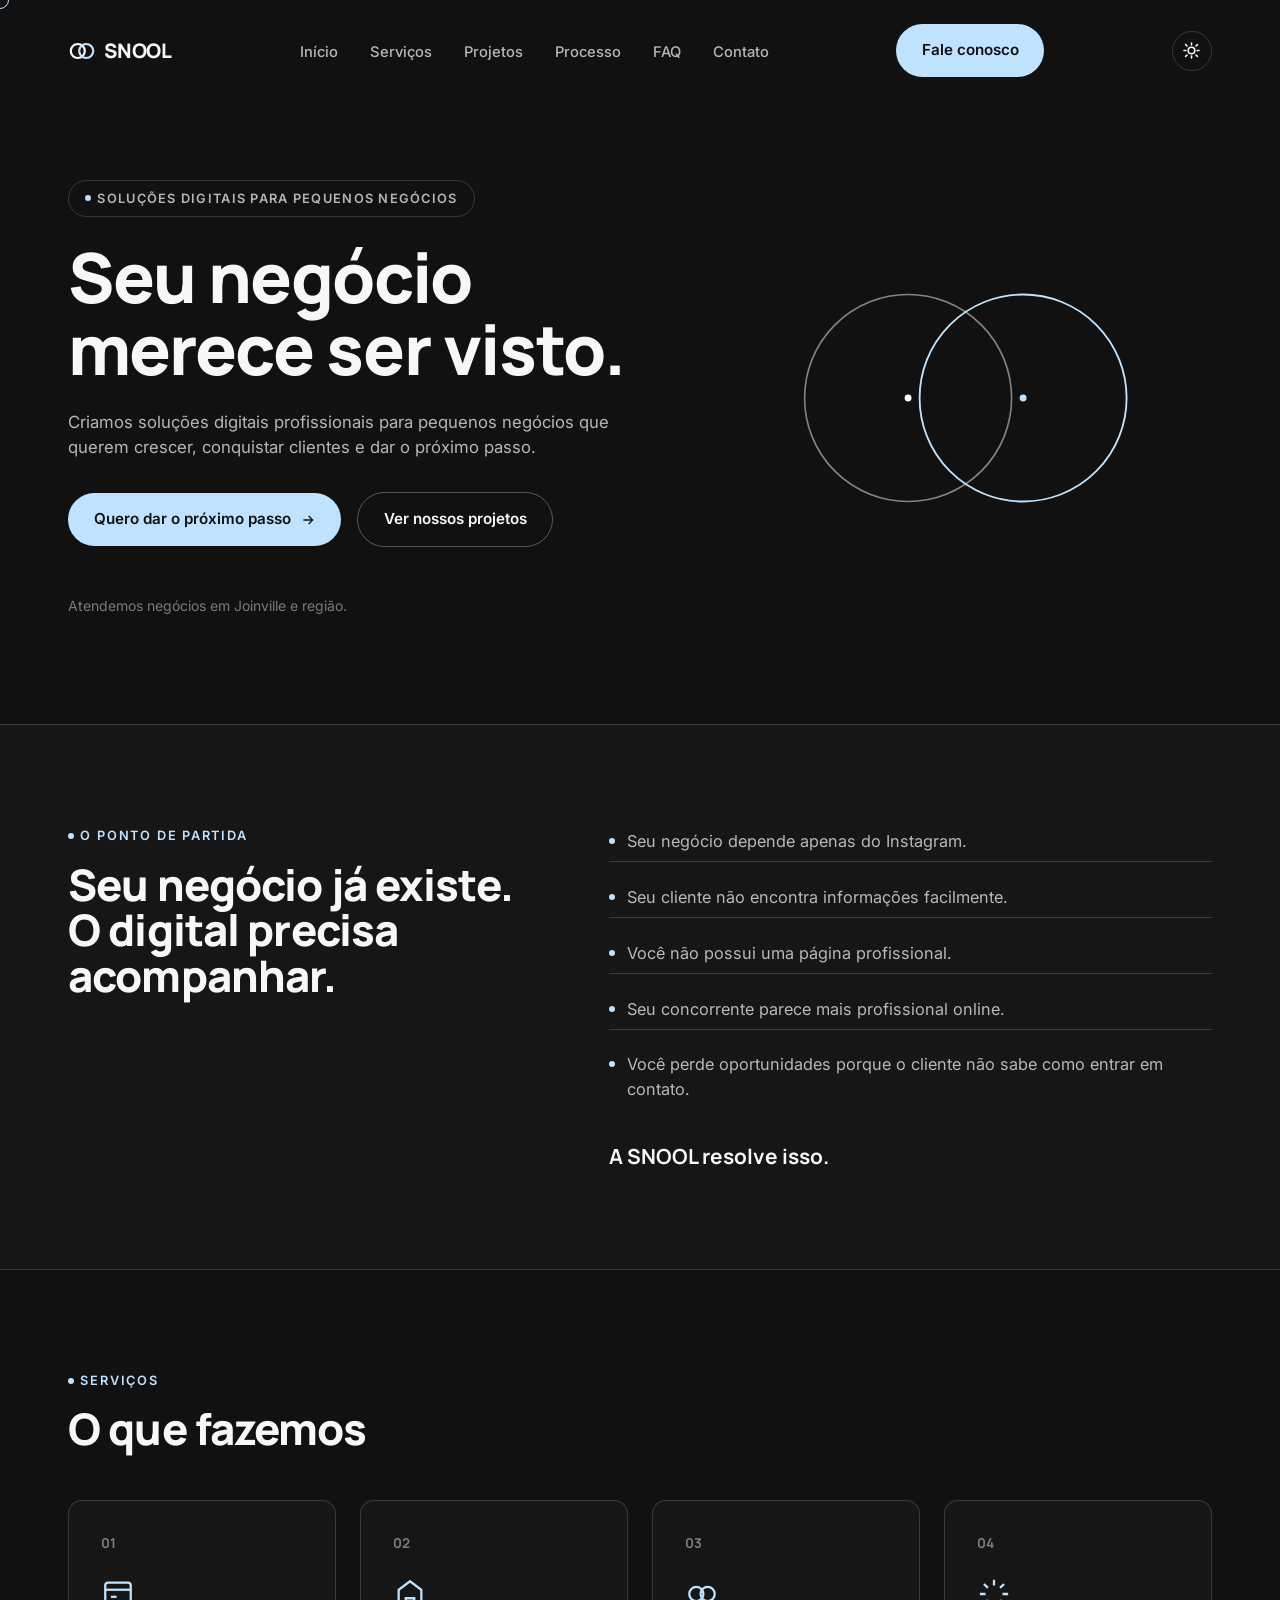
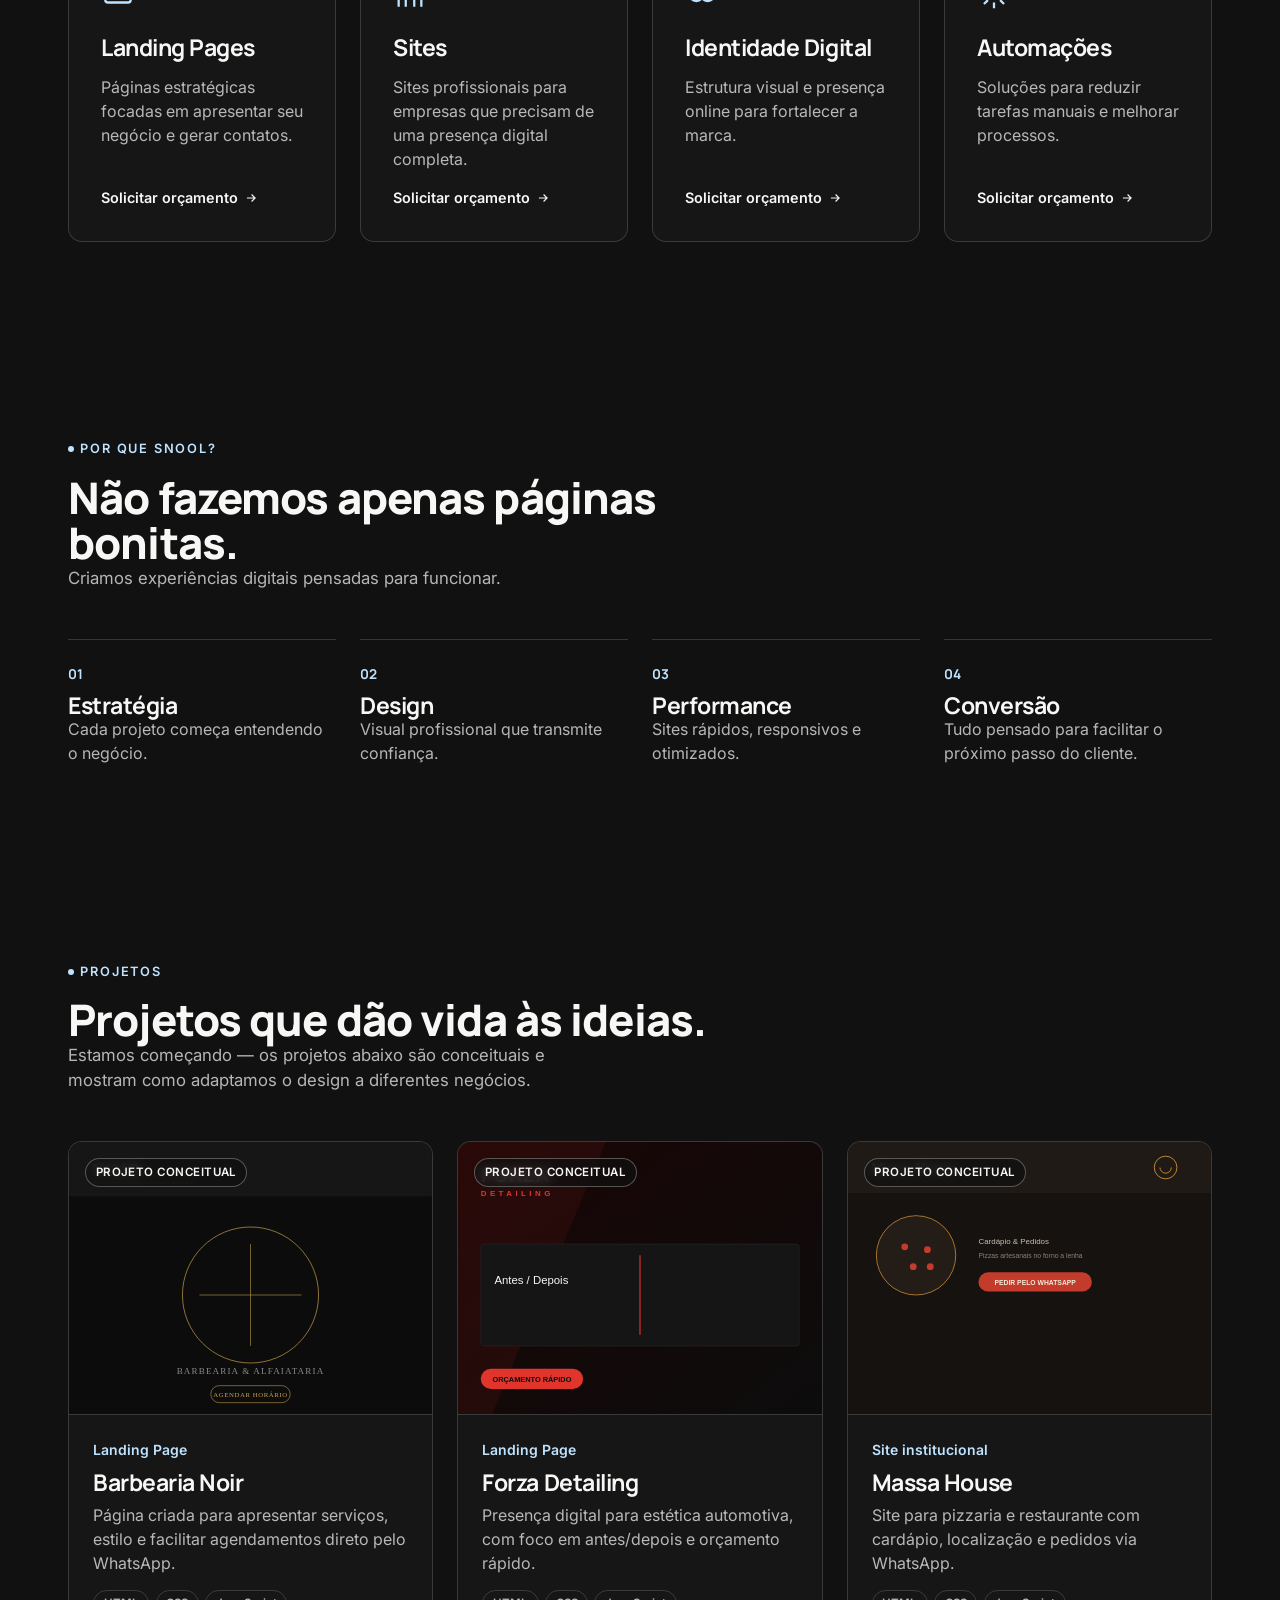
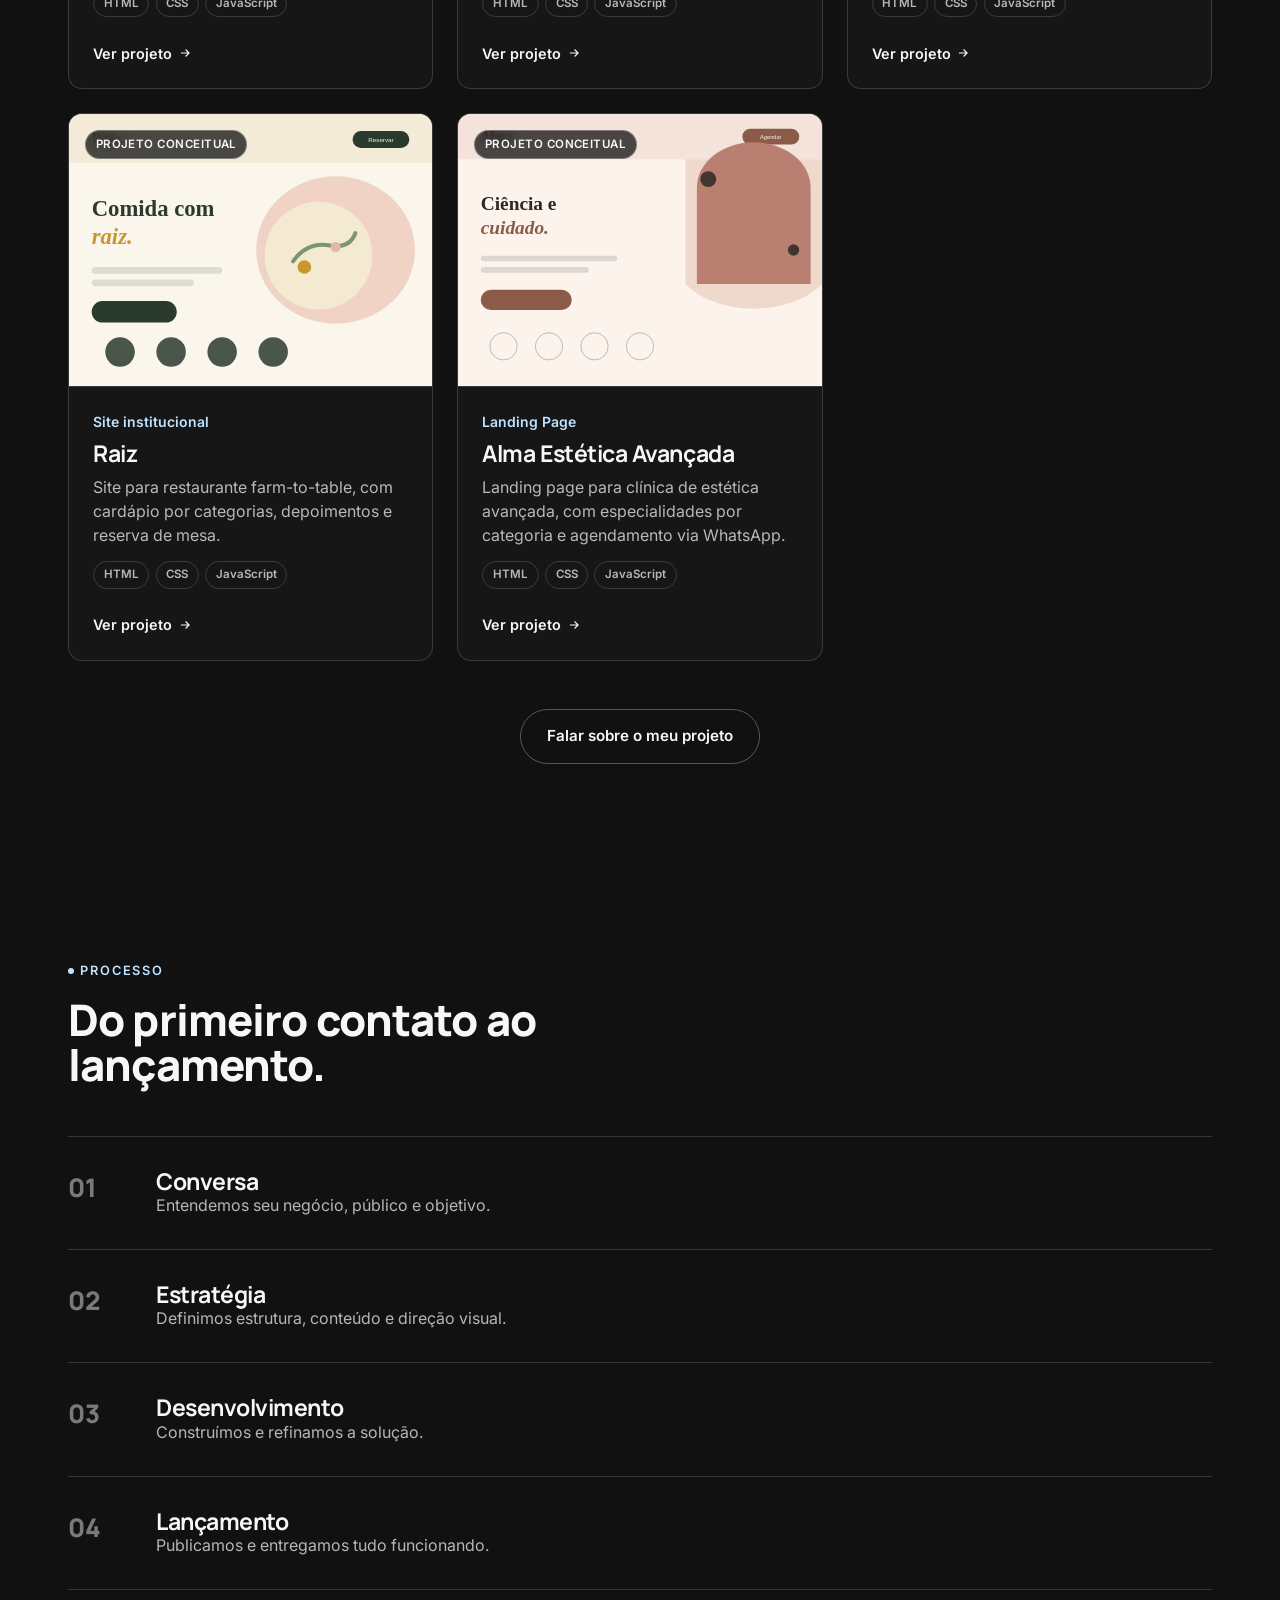
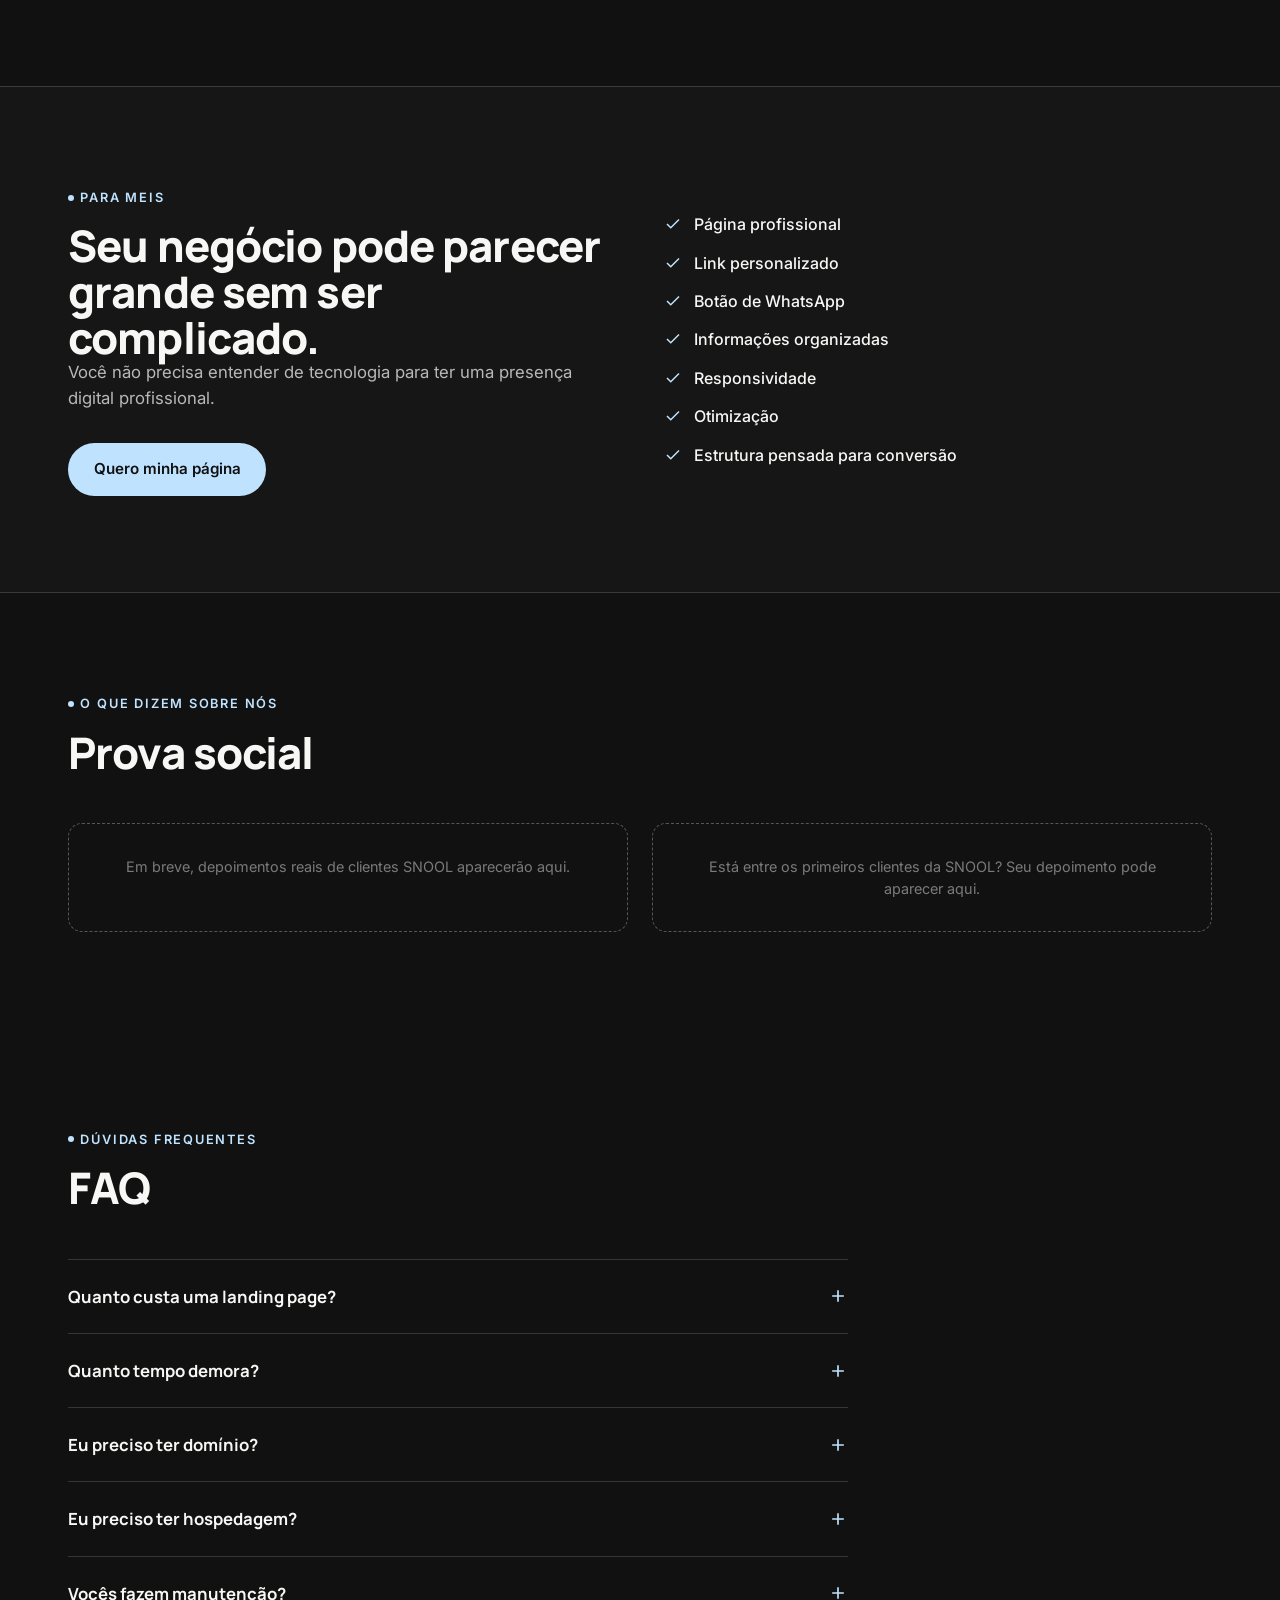
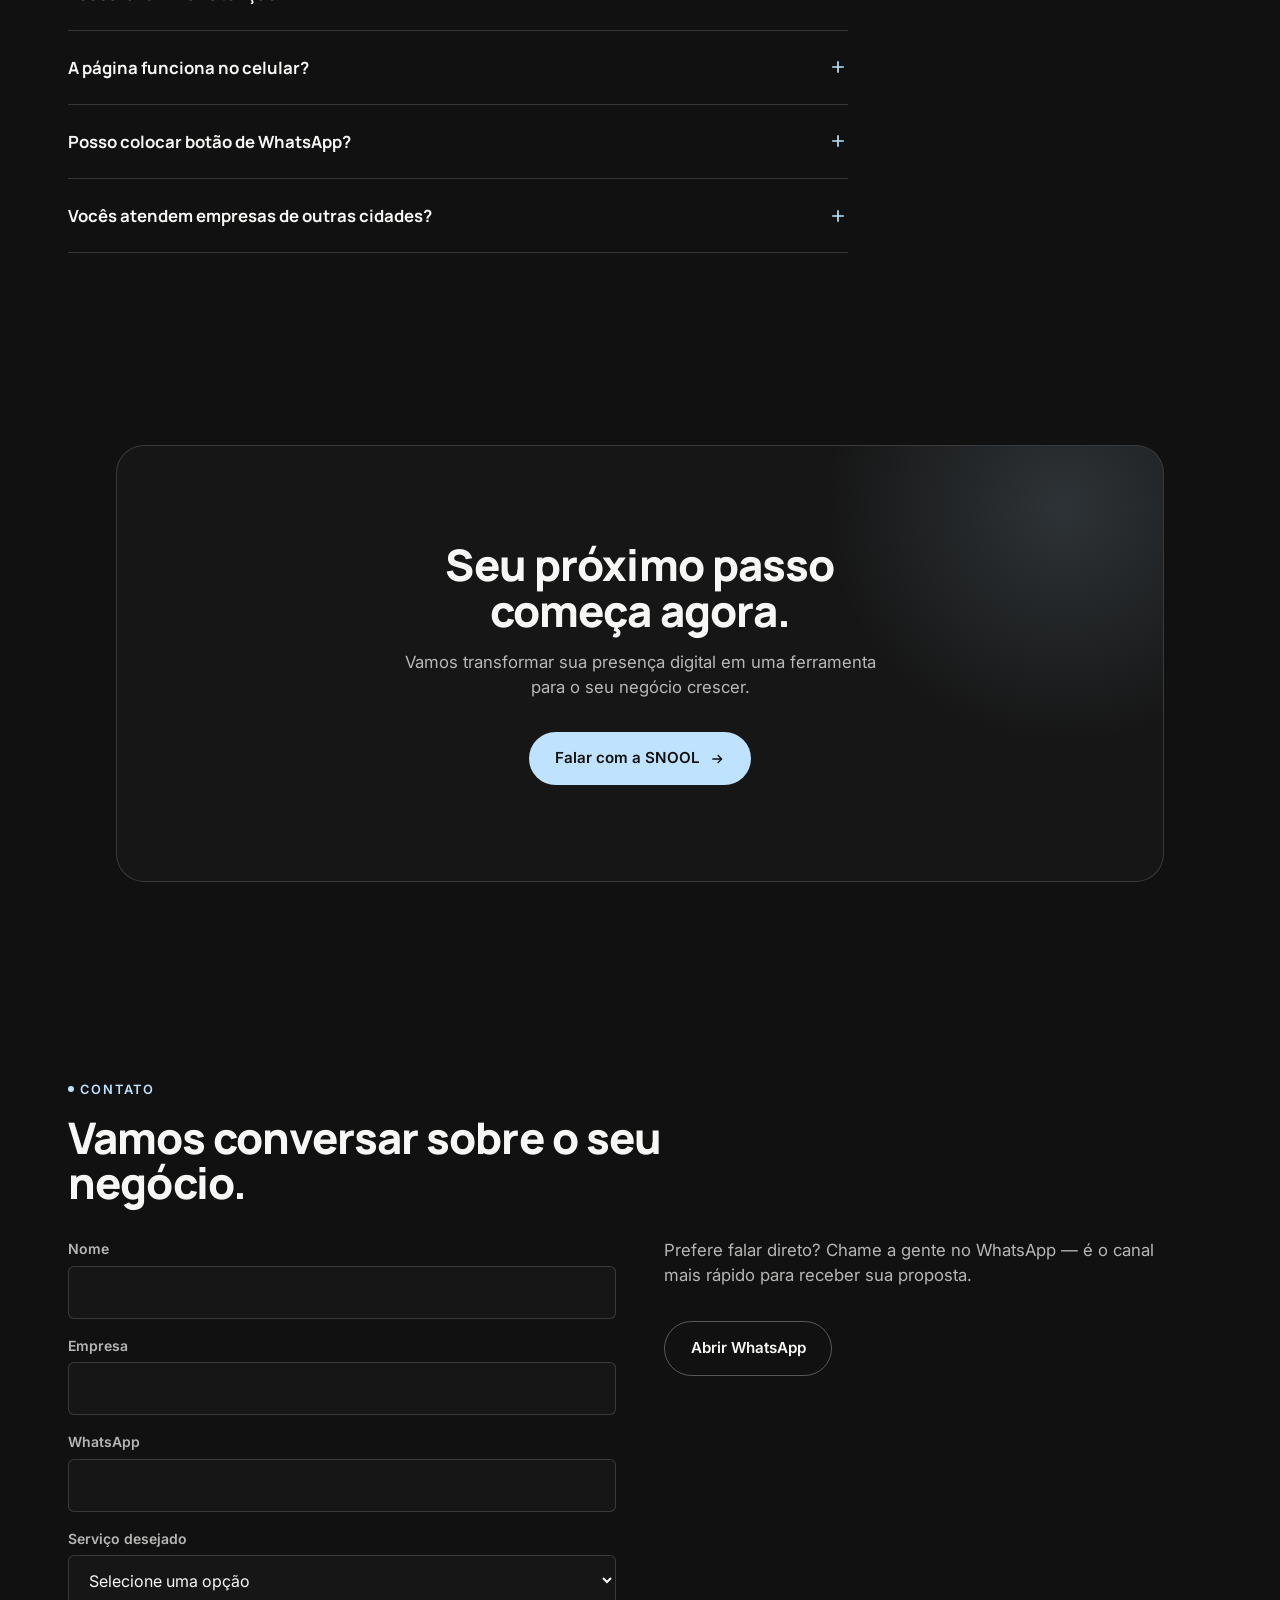
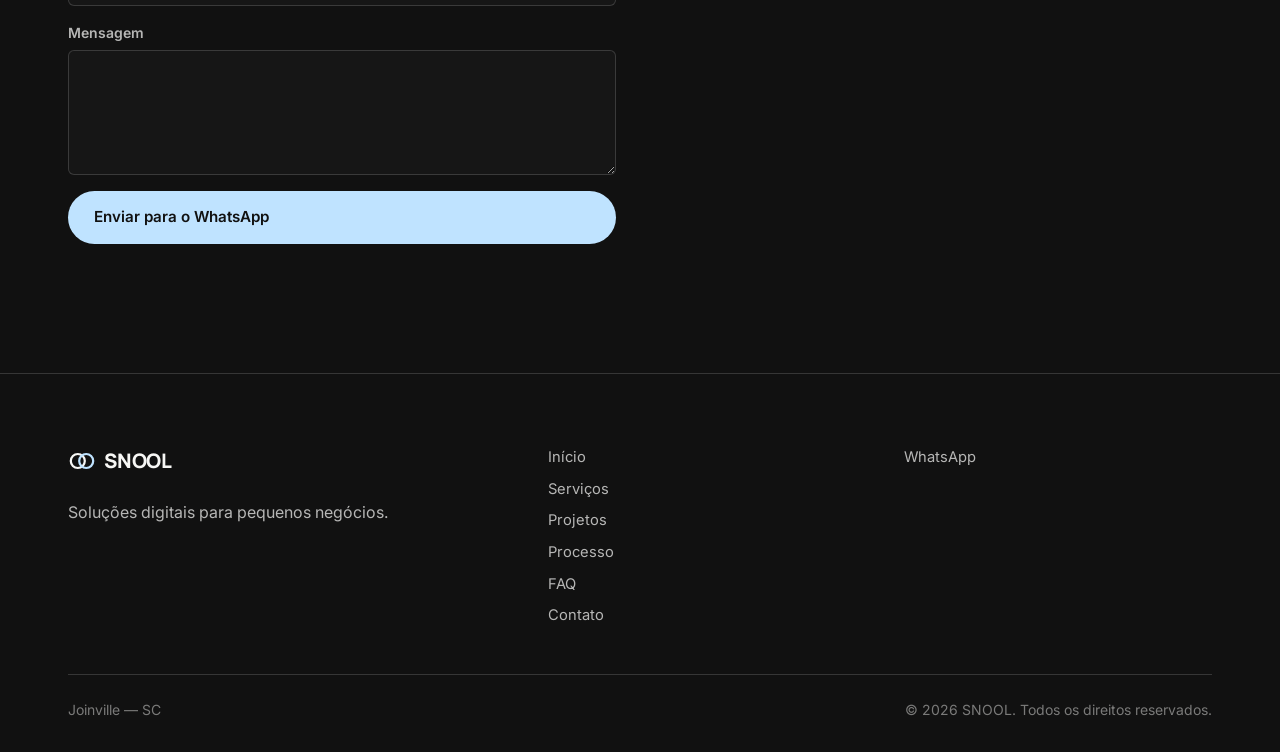
==== commit 5f3375c5: "alterações mobs" ====
--- a/index.html
+++ b/index.html
@@ -1,17 +1,20 @@
 <!DOCTYPE html>
 <html lang="pt-BR">
+
 <head>
   <meta charset="UTF-8" />
   <meta name="viewport" content="width=device-width, initial-scale=1.0" />
   <title>SNOOL — Soluções Digitais para Pequenos Negócios</title>
-  <meta name="description" content="A SNOOL cria landing pages, sites e soluções digitais para pequenos negócios. Dê o próximo passo digital para sua empresa." />
+  <meta name="description"
+    content="A SNOOL cria landing pages, sites e soluções digitais para pequenos negócios. Dê o próximo passo digital para sua empresa." />
   <meta name="robots" content="index, follow" />
   <link rel="canonical" href="https://snool.com.br/" />
 
   <!-- Open Graph -->
   <meta property="og:type" content="website" />
   <meta property="og:title" content="SNOOL — Soluções Digitais para Pequenos Negócios" />
-  <meta property="og:description" content="Landing pages, sites e presença digital para MEIs e pequenos negócios em Joinville e região." />
+  <meta property="og:description"
+    content="Landing pages, sites e presença digital para MEIs e pequenos negócios em Joinville e região." />
   <meta property="og:locale" content="pt_BR" />
   <meta property="og:url" content="https://snool.com.br/" />
   <meta property="og:image" content="assets/images/og-snool.jpg" />
@@ -19,7 +22,8 @@
   <!-- Twitter Card -->
   <meta name="twitter:card" content="summary_large_image" />
   <meta name="twitter:title" content="SNOOL — Soluções Digitais para Pequenos Negócios" />
-  <meta name="twitter:description" content="Landing pages, sites e presença digital para MEIs e pequenos negócios em Joinville e região." />
+  <meta name="twitter:description"
+    content="Landing pages, sites e presença digital para MEIs e pequenos negócios em Joinville e região." />
 
   <link rel="icon" href="assets/logos/favicon.svg" type="image/svg+xml" />
 
@@ -33,7 +37,8 @@
 
   <link rel="preconnect" href="https://fonts.googleapis.com" />
   <link rel="preconnect" href="https://fonts.gstatic.com" crossorigin />
-  <link href="https://fonts.googleapis.com/css2?family=Manrope:wght@700;800&family=Inter:wght@400;500;600&display=swap" rel="stylesheet" />
+  <link href="https://fonts.googleapis.com/css2?family=Manrope:wght@700;800&family=Inter:wght@400;500;600&display=swap"
+    rel="stylesheet" />
 
   <link rel="stylesheet" href="css/reset.css" />
   <link rel="stylesheet" href="css/variables.css" />
@@ -57,6 +62,7 @@
   }
   </script>
 </head>
+
 <body>
   <a class="skip-link" href="#main">Pular para o conteúdo</a>
   <div class="cursor-dot" aria-hidden="true"></div>
@@ -65,8 +71,8 @@
     <div class="container header-inner">
       <a href="#top" class="logo" aria-label="SNOOL — página inicial">
         <svg class="logo-mark" viewBox="0 0 40 28" fill="none" xmlns="http://www.w3.org/2000/svg" aria-hidden="true">
-          <circle cx="14" cy="14" r="10" stroke="var(--color-text)" stroke-width="3.2"/>
-          <circle cx="26" cy="14" r="10" stroke="var(--color-accent)" stroke-width="3.2"/>
+          <circle cx="14" cy="14" r="10" stroke="var(--color-text)" stroke-width="3.2" />
+          <circle cx="26" cy="14" r="10" stroke="var(--color-accent)" stroke-width="3.2" />
         </svg>
         SNOOL
       </a>
@@ -85,12 +91,15 @@
       <a class="btn btn-primary header-cta" href="#" data-whatsapp>Fale conosco</a>
 
       <button class="theme-toggle" data-theme-toggle aria-label="Alternar para tema claro" aria-pressed="false">
-        <svg class="theme-toggle-icon icon-sun" viewBox="0 0 24 24" fill="none" stroke="currentColor" stroke-width="2" stroke-linecap="round" aria-hidden="true">
-          <circle cx="12" cy="12" r="4.2"/>
-          <path d="M12 2.5v2.4M12 19.1v2.4M4.6 4.6l1.7 1.7M17.7 17.7l1.7 1.7M2.5 12h2.4M19.1 12h2.4M4.6 19.4l1.7-1.7M17.7 6.3l1.7-1.7"/>
+        <svg class="theme-toggle-icon icon-sun" viewBox="0 0 24 24" fill="none" stroke="currentColor" stroke-width="2"
+          stroke-linecap="round" aria-hidden="true">
+          <circle cx="12" cy="12" r="4.2" />
+          <path
+            d="M12 2.5v2.4M12 19.1v2.4M4.6 4.6l1.7 1.7M17.7 17.7l1.7 1.7M2.5 12h2.4M19.1 12h2.4M4.6 19.4l1.7-1.7M17.7 6.3l1.7-1.7" />
         </svg>
-        <svg class="theme-toggle-icon icon-moon" viewBox="0 0 24 24" fill="none" stroke="currentColor" stroke-width="2" stroke-linecap="round" stroke-linejoin="round" aria-hidden="true">
-          <path d="M20 14.5A8.5 8.5 0 1 1 9.5 4a6.8 6.8 0 0 0 10.5 10.5Z"/>
+        <svg class="theme-toggle-icon icon-moon" viewBox="0 0 24 24" fill="none" stroke="currentColor" stroke-width="2"
+          stroke-linecap="round" stroke-linejoin="round" aria-hidden="true">
+          <path d="M20 14.5A8.5 8.5 0 1 1 9.5 4a6.8 6.8 0 0 0 10.5 10.5Z" />
         </svg>
       </button>
 
@@ -98,18 +107,19 @@
         <span></span><span></span><span></span>
       </button>
     </div>
-
-    <nav class="nav-mobile" id="nav-mobile" aria-label="Navegação mobile">
-      <ul>
-        <li><a href="#top">Início</a></li>
-        <li><a href="#servicos">Serviços</a></li>
-        <li><a href="#projetos">Projetos</a></li>
-        <li><a href="#processo">Processo</a></li>
-        <li><a href="#faq">FAQ</a></li>
-        <li><a href="#contato">Contato</a></li>
-      </ul>
-      <a class="btn btn-primary" href="#" data-whatsapp>Fale conosco</a>
-    </nav>
+  </header>
+
+  <nav class="nav-mobile" id="nav-mobile" aria-label="Navegação mobile">
+    <ul>
+      <li><a href="#top">Início</a></li>
+      <li><a href="#servicos">Serviços</a></li>
+      <li><a href="#projetos">Projetos</a></li>
+      <li><a href="#processo">Processo</a></li>
+      <li><a href="#faq">FAQ</a></li>
+      <li><a href="#contato">Contato</a></li>
+    </ul>
+    <a class="btn btn-primary" href="#" data-whatsapp>Fale conosco</a>
+  </nav>
   </header>
 
   <main id="main">
@@ -119,11 +129,14 @@
         <div data-reveal>
           <span class="hero-badge"><span class="dot"></span>Soluções digitais para pequenos negócios</span>
           <h1>Seu negócio merece ser visto.</h1>
-          <p class="lead">Criamos soluções digitais profissionais para pequenos negócios que querem crescer, conquistar clientes e dar o próximo passo.</p>
+          <p class="lead">Criamos soluções digitais profissionais para pequenos negócios que querem crescer, conquistar
+            clientes e dar o próximo passo.</p>
           <div class="hero-ctas">
             <a class="btn btn-primary" href="#" data-whatsapp>
               Quero dar o próximo passo
-              <svg viewBox="0 0 24 24" fill="none" stroke="currentColor" stroke-width="2"><path d="M5 12h14M13 6l6 6-6 6"/></svg>
+              <svg viewBox="0 0 24 24" fill="none" stroke="currentColor" stroke-width="2">
+                <path d="M5 12h14M13 6l6 6-6 6" />
+              </svg>
             </a>
             <a class="btn btn-secondary" href="#projetos">Ver nossos projetos</a>
           </div>
@@ -133,13 +146,13 @@
         <div class="hero-visual" data-reveal data-reveal-delay="150" aria-hidden="true">
           <svg viewBox="0 0 400 400" fill="none" xmlns="http://www.w3.org/2000/svg">
             <g class="orbit-o">
-              <circle cx="150" cy="200" r="90" stroke="var(--color-text)" stroke-opacity="0.5" stroke-width="1.4"/>
+              <circle cx="150" cy="200" r="90" stroke="var(--color-text)" stroke-opacity="0.5" stroke-width="1.4" />
             </g>
             <g class="orbit-o reverse">
-              <circle cx="250" cy="200" r="90" stroke="var(--color-accent)" stroke-width="1.6"/>
+              <circle cx="250" cy="200" r="90" stroke="var(--color-accent)" stroke-width="1.6" />
             </g>
-            <circle cx="150" cy="200" r="3" fill="var(--color-text)"/>
-            <circle cx="250" cy="200" r="3" fill="var(--color-accent)"/>
+            <circle cx="150" cy="200" r="3" fill="var(--color-text)" />
+            <circle cx="250" cy="200" r="3" fill="var(--color-accent)" />
           </svg>
         </div>
       </div>
@@ -176,45 +189,70 @@
         <div class="grid services-grid">
           <article class="card service-card" data-reveal>
             <span class="service-number">01</span>
-            <svg class="service-icon" viewBox="0 0 24 24" fill="none" stroke="currentColor" stroke-width="1.6"><rect x="3" y="4" width="18" height="14" rx="2"/><path d="M3 9h18"/><path d="M7 14h4"/></svg>
+            <svg class="service-icon" viewBox="0 0 24 24" fill="none" stroke="currentColor" stroke-width="1.6">
+              <rect x="3" y="4" width="18" height="14" rx="2" />
+              <path d="M3 9h18" />
+              <path d="M7 14h4" />
+            </svg>
             <h3>Landing Pages</h3>
             <p>Páginas estratégicas focadas em apresentar seu negócio e gerar contatos.</p>
-            <a class="service-link" href="#" data-whatsapp data-whatsapp-message="Olá, SNOOL! Quero saber mais sobre Landing Pages.">
+            <a class="service-link" href="#" data-whatsapp
+              data-whatsapp-message="Olá, SNOOL! Quero saber mais sobre Landing Pages.">
               Solicitar orçamento
-              <svg viewBox="0 0 24 24" fill="none" stroke="currentColor" stroke-width="2"><path d="M5 12h14M13 6l6 6-6 6"/></svg>
+              <svg viewBox="0 0 24 24" fill="none" stroke="currentColor" stroke-width="2">
+                <path d="M5 12h14M13 6l6 6-6 6" />
+              </svg>
             </a>
           </article>
 
           <article class="card service-card" data-reveal data-reveal-delay="80">
             <span class="service-number">02</span>
-            <svg class="service-icon" viewBox="0 0 24 24" fill="none" stroke="currentColor" stroke-width="1.6"><path d="M4 21V9l8-6 8 6v12"/><path d="M9 21v-6h6v6"/></svg>
+            <svg class="service-icon" viewBox="0 0 24 24" fill="none" stroke="currentColor" stroke-width="1.6">
+              <path d="M4 21V9l8-6 8 6v12" />
+              <path d="M9 21v-6h6v6" />
+            </svg>
             <h3>Sites</h3>
             <p>Sites profissionais para empresas que precisam de uma presença digital completa.</p>
-            <a class="service-link" href="#" data-whatsapp data-whatsapp-message="Olá, SNOOL! Quero saber mais sobre Sites institucionais.">
+            <a class="service-link" href="#" data-whatsapp
+              data-whatsapp-message="Olá, SNOOL! Quero saber mais sobre Sites institucionais.">
               Solicitar orçamento
-              <svg viewBox="0 0 24 24" fill="none" stroke="currentColor" stroke-width="2"><path d="M5 12h14M13 6l6 6-6 6"/></svg>
+              <svg viewBox="0 0 24 24" fill="none" stroke="currentColor" stroke-width="2">
+                <path d="M5 12h14M13 6l6 6-6 6" />
+              </svg>
             </a>
           </article>
 
           <article class="card service-card" data-reveal data-reveal-delay="160">
             <span class="service-number">03</span>
-            <svg class="service-icon" viewBox="0 0 24 24" fill="none" stroke="currentColor" stroke-width="1.6"><circle cx="8" cy="12" r="5"/><circle cx="16" cy="12" r="5"/></svg>
+            <svg class="service-icon" viewBox="0 0 24 24" fill="none" stroke="currentColor" stroke-width="1.6">
+              <circle cx="8" cy="12" r="5" />
+              <circle cx="16" cy="12" r="5" />
+            </svg>
             <h3>Identidade Digital</h3>
             <p>Estrutura visual e presença online para fortalecer a marca.</p>
-            <a class="service-link" href="#" data-whatsapp data-whatsapp-message="Olá, SNOOL! Quero saber mais sobre Identidade Digital.">
+            <a class="service-link" href="#" data-whatsapp
+              data-whatsapp-message="Olá, SNOOL! Quero saber mais sobre Identidade Digital.">
               Solicitar orçamento
-              <svg viewBox="0 0 24 24" fill="none" stroke="currentColor" stroke-width="2"><path d="M5 12h14M13 6l6 6-6 6"/></svg>
+              <svg viewBox="0 0 24 24" fill="none" stroke="currentColor" stroke-width="2">
+                <path d="M5 12h14M13 6l6 6-6 6" />
+              </svg>
             </a>
           </article>
 
           <article class="card service-card" data-reveal data-reveal-delay="240">
             <span class="service-number">04</span>
-            <svg class="service-icon" viewBox="0 0 24 24" fill="none" stroke="currentColor" stroke-width="1.6"><path d="M12 2v4M12 18v4M4.9 4.9l2.8 2.8M16.3 16.3l2.8 2.8M2 12h4M18 12h4M4.9 19.1l2.8-2.8M16.3 7.7l2.8-2.8"/></svg>
+            <svg class="service-icon" viewBox="0 0 24 24" fill="none" stroke="currentColor" stroke-width="1.6">
+              <path
+                d="M12 2v4M12 18v4M4.9 4.9l2.8 2.8M16.3 16.3l2.8 2.8M2 12h4M18 12h4M4.9 19.1l2.8-2.8M16.3 7.7l2.8-2.8" />
+            </svg>
             <h3>Automações</h3>
             <p>Soluções para reduzir tarefas manuais e melhorar processos.</p>
-            <a class="service-link" href="#" data-whatsapp data-whatsapp-message="Olá, SNOOL! Quero saber mais sobre Automações.">
+            <a class="service-link" href="#" data-whatsapp
+              data-whatsapp-message="Olá, SNOOL! Quero saber mais sobre Automações.">
               Solicitar orçamento
-              <svg viewBox="0 0 24 24" fill="none" stroke="currentColor" stroke-width="2"><path d="M5 12h14M13 6l6 6-6 6"/></svg>
+              <svg viewBox="0 0 24 24" fill="none" stroke="currentColor" stroke-width="2">
+                <path d="M5 12h14M13 6l6 6-6 6" />
+              </svg>
             </a>
           </article>
         </div>
@@ -261,13 +299,16 @@
         <div class="section-head" data-reveal>
           <span class="eyebrow">Projetos</span>
           <h2>Projetos que dão vida às ideias.</h2>
-          <p class="lead">Estamos começando — os projetos abaixo são conceituais e mostram como adaptamos o design a diferentes negócios.</p>
+          <p class="lead">Estamos começando — os projetos abaixo são conceituais e mostram como adaptamos o design a
+            diferentes negócios.</p>
         </div>
 
         <div class="grid portfolio-grid" data-portfolio-grid></div>
 
         <div class="section-foot">
-          <a class="btn btn-secondary" href="#" data-whatsapp data-whatsapp-message="Olá, SNOOL! Quero ver mais projetos e saber como funciona.">Falar sobre o meu projeto</a>
+          <a class="btn btn-secondary" href="#" data-whatsapp
+            data-whatsapp-message="Olá, SNOOL! Quero ver mais projetos e saber como funciona.">Falar sobre o meu
+            projeto</a>
         </div>
       </div>
     </section>
@@ -320,36 +361,51 @@
           <span class="eyebrow">Para MEIs</span>
           <h2>Seu negócio pode parecer grande sem ser complicado.</h2>
           <p class="lead">Você não precisa entender de tecnologia para ter uma presença digital profissional.</p>
-          <a class="btn btn-primary mt-4" href="#" data-whatsapp data-whatsapp-message="Olá, SNOOL! Sou MEI e quero minha página.">Quero minha página</a>
+          <a class="btn btn-primary mt-4" href="#" data-whatsapp
+            data-whatsapp-message="Olá, SNOOL! Sou MEI e quero minha página.">Quero minha página</a>
         </div>
 
         <ul class="benefit-list" data-reveal data-reveal-delay="100">
           <li class="benefit-item">
-            <svg viewBox="0 0 24 24" fill="none" stroke="currentColor" stroke-width="2"><path d="M20 6 9 17l-5-5"/></svg>
+            <svg viewBox="0 0 24 24" fill="none" stroke="currentColor" stroke-width="2">
+              <path d="M20 6 9 17l-5-5" />
+            </svg>
             Página profissional
           </li>
           <li class="benefit-item">
-            <svg viewBox="0 0 24 24" fill="none" stroke="currentColor" stroke-width="2"><path d="M20 6 9 17l-5-5"/></svg>
+            <svg viewBox="0 0 24 24" fill="none" stroke="currentColor" stroke-width="2">
+              <path d="M20 6 9 17l-5-5" />
+            </svg>
             Link personalizado
           </li>
           <li class="benefit-item">
-            <svg viewBox="0 0 24 24" fill="none" stroke="currentColor" stroke-width="2"><path d="M20 6 9 17l-5-5"/></svg>
+            <svg viewBox="0 0 24 24" fill="none" stroke="currentColor" stroke-width="2">
+              <path d="M20 6 9 17l-5-5" />
+            </svg>
             Botão de WhatsApp
           </li>
           <li class="benefit-item">
-            <svg viewBox="0 0 24 24" fill="none" stroke="currentColor" stroke-width="2"><path d="M20 6 9 17l-5-5"/></svg>
+            <svg viewBox="0 0 24 24" fill="none" stroke="currentColor" stroke-width="2">
+              <path d="M20 6 9 17l-5-5" />
+            </svg>
             Informações organizadas
           </li>
           <li class="benefit-item">
-            <svg viewBox="0 0 24 24" fill="none" stroke="currentColor" stroke-width="2"><path d="M20 6 9 17l-5-5"/></svg>
+            <svg viewBox="0 0 24 24" fill="none" stroke="currentColor" stroke-width="2">
+              <path d="M20 6 9 17l-5-5" />
+            </svg>
             Responsividade
           </li>
           <li class="benefit-item">
-            <svg viewBox="0 0 24 24" fill="none" stroke="currentColor" stroke-width="2"><path d="M20 6 9 17l-5-5"/></svg>
+            <svg viewBox="0 0 24 24" fill="none" stroke="currentColor" stroke-width="2">
+              <path d="M20 6 9 17l-5-5" />
+            </svg>
             Otimização
           </li>
           <li class="benefit-item">
-            <svg viewBox="0 0 24 24" fill="none" stroke="currentColor" stroke-width="2"><path d="M20 6 9 17l-5-5"/></svg>
+            <svg viewBox="0 0 24 24" fill="none" stroke="currentColor" stroke-width="2">
+              <path d="M20 6 9 17l-5-5" />
+            </svg>
             Estrutura pensada para conversão
           </li>
         </ul>
@@ -387,37 +443,48 @@
           <div class="faq-item">
             <button class="faq-question" aria-expanded="false">
               Quanto custa uma landing page?
-              <svg class="faq-icon" viewBox="0 0 24 24" fill="none" stroke="currentColor" stroke-width="2"><path d="M12 5v14M5 12h14"/></svg>
-            </button>
-            <div class="faq-answer">
-              <p>O valor depende da estrutura, conteúdo e necessidades do projeto. Entre em contato para receber uma proposta personalizada.</p>
+              <svg class="faq-icon" viewBox="0 0 24 24" fill="none" stroke="currentColor" stroke-width="2">
+                <path d="M12 5v14M5 12h14" />
+              </svg>
+            </button>
+            <div class="faq-answer">
+              <p>O valor depende da estrutura, conteúdo e necessidades do projeto. Entre em contato para receber uma
+                proposta personalizada.</p>
             </div>
           </div>
 
           <div class="faq-item">
             <button class="faq-question" aria-expanded="false">
               Quanto tempo demora?
-              <svg class="faq-icon" viewBox="0 0 24 24" fill="none" stroke="currentColor" stroke-width="2"><path d="M12 5v14M5 12h14"/></svg>
-            </button>
-            <div class="faq-answer">
-              <p>O prazo varia conforme a complexidade do projeto. Definimos um cronograma claro logo na etapa de estratégia.</p>
+              <svg class="faq-icon" viewBox="0 0 24 24" fill="none" stroke="currentColor" stroke-width="2">
+                <path d="M12 5v14M5 12h14" />
+              </svg>
+            </button>
+            <div class="faq-answer">
+              <p>O prazo varia conforme a complexidade do projeto. Definimos um cronograma claro logo na etapa de
+                estratégia.</p>
             </div>
           </div>
 
           <div class="faq-item">
             <button class="faq-question" aria-expanded="false">
               Eu preciso ter domínio?
-              <svg class="faq-icon" viewBox="0 0 24 24" fill="none" stroke="currentColor" stroke-width="2"><path d="M12 5v14M5 12h14"/></svg>
-            </button>
-            <div class="faq-answer">
-              <p>Não é obrigatório. Podemos te orientar sobre como registrar um domínio, ou ajudar você a fazer isso.</p>
+              <svg class="faq-icon" viewBox="0 0 24 24" fill="none" stroke="currentColor" stroke-width="2">
+                <path d="M12 5v14M5 12h14" />
+              </svg>
+            </button>
+            <div class="faq-answer">
+              <p>Não é obrigatório. Podemos te orientar sobre como registrar um domínio, ou ajudar você a fazer isso.
+              </p>
             </div>
           </div>
 
           <div class="faq-item">
             <button class="faq-question" aria-expanded="false">
               Eu preciso ter hospedagem?
-              <svg class="faq-icon" viewBox="0 0 24 24" fill="none" stroke="currentColor" stroke-width="2"><path d="M12 5v14M5 12h14"/></svg>
+              <svg class="faq-icon" viewBox="0 0 24 24" fill="none" stroke="currentColor" stroke-width="2">
+                <path d="M12 5v14M5 12h14" />
+              </svg>
             </button>
             <div class="faq-answer">
               <p>Também não é obrigatório. A SNOOL pode indicar e configurar uma hospedagem adequada ao seu projeto.</p>
@@ -427,7 +494,9 @@
           <div class="faq-item">
             <button class="faq-question" aria-expanded="false">
               Vocês fazem manutenção?
-              <svg class="faq-icon" viewBox="0 0 24 24" fill="none" stroke="currentColor" stroke-width="2"><path d="M12 5v14M5 12h14"/></svg>
+              <svg class="faq-icon" viewBox="0 0 24 24" fill="none" stroke="currentColor" stroke-width="2">
+                <path d="M12 5v14M5 12h14" />
+              </svg>
             </button>
             <div class="faq-answer">
               <p>Sim, oferecemos suporte e manutenção após o lançamento. Conversamos sobre isso durante o orçamento.</p>
@@ -437,7 +506,9 @@
           <div class="faq-item">
             <button class="faq-question" aria-expanded="false">
               A página funciona no celular?
-              <svg class="faq-icon" viewBox="0 0 24 24" fill="none" stroke="currentColor" stroke-width="2"><path d="M12 5v14M5 12h14"/></svg>
+              <svg class="faq-icon" viewBox="0 0 24 24" fill="none" stroke="currentColor" stroke-width="2">
+                <path d="M12 5v14M5 12h14" />
+              </svg>
             </button>
             <div class="faq-answer">
               <p>Sim. Todos os projetos são desenvolvidos mobile-first, priorizando a experiência no celular.</p>
@@ -447,7 +518,9 @@
           <div class="faq-item">
             <button class="faq-question" aria-expanded="false">
               Posso colocar botão de WhatsApp?
-              <svg class="faq-icon" viewBox="0 0 24 24" fill="none" stroke="currentColor" stroke-width="2"><path d="M12 5v14M5 12h14"/></svg>
+              <svg class="faq-icon" viewBox="0 0 24 24" fill="none" stroke="currentColor" stroke-width="2">
+                <path d="M12 5v14M5 12h14" />
+              </svg>
             </button>
             <div class="faq-answer">
               <p>Sim, é inclusive uma das principais formas de conversão que recomendamos para pequenos negócios.</p>
@@ -457,7 +530,9 @@
           <div class="faq-item">
             <button class="faq-question" aria-expanded="false">
               Vocês atendem empresas de outras cidades?
-              <svg class="faq-icon" viewBox="0 0 24 24" fill="none" stroke="currentColor" stroke-width="2"><path d="M12 5v14M5 12h14"/></svg>
+              <svg class="faq-icon" viewBox="0 0 24 24" fill="none" stroke="currentColor" stroke-width="2">
+                <path d="M12 5v14M5 12h14" />
+              </svg>
             </button>
             <div class="faq-answer">
               <p>Nosso foco inicial é Joinville e região, mas atendemos negócios de outras cidades sob consulta.</p>
@@ -477,7 +552,9 @@
           <div class="hero-ctas">
             <a class="btn btn-primary" href="#" data-whatsapp>
               Falar com a SNOOL
-              <svg viewBox="0 0 24 24" fill="none" stroke="currentColor" stroke-width="2"><path d="M5 12h14M13 6l6 6-6 6"/></svg>
+              <svg viewBox="0 0 24 24" fill="none" stroke="currentColor" stroke-width="2">
+                <path d="M5 12h14M13 6l6 6-6 6" />
+              </svg>
             </a>
           </div>
         </div>
@@ -526,7 +603,8 @@
           </form>
 
           <div data-reveal data-reveal-delay="100">
-            <p class="lead">Prefere falar direto? Chame a gente no WhatsApp — é o canal mais rápido para receber sua proposta.</p>
+            <p class="lead">Prefere falar direto? Chame a gente no WhatsApp — é o canal mais rápido para receber sua
+              proposta.</p>
             <a class="btn btn-secondary mt-4" href="#" data-whatsapp>Abrir WhatsApp</a>
           </div>
         </div>
@@ -539,9 +617,10 @@
       <div class="footer-top">
         <div>
           <a href="#top" class="logo" aria-label="SNOOL — página inicial">
-            <svg class="logo-mark" viewBox="0 0 40 28" fill="none" xmlns="http://www.w3.org/2000/svg" aria-hidden="true">
-              <circle cx="14" cy="14" r="10" stroke="var(--color-text)" stroke-width="3.2"/>
-              <circle cx="26" cy="14" r="10" stroke="var(--color-accent)" stroke-width="3.2"/>
+            <svg class="logo-mark" viewBox="0 0 40 28" fill="none" xmlns="http://www.w3.org/2000/svg"
+              aria-hidden="true">
+              <circle cx="14" cy="14" r="10" stroke="var(--color-text)" stroke-width="3.2" />
+              <circle cx="26" cy="14" r="10" stroke="var(--color-accent)" stroke-width="3.2" />
             </svg>
             SNOOL
           </a>
@@ -571,4 +650,5 @@
 
   <script type="module" src="js/main.js"></script>
 </body>
-</html>
+
+</html>
--- a/css/components.css
+++ b/css/components.css
@@ -178,15 +178,17 @@
   position: fixed;
   inset: 0;
   background: var(--color-bg);
-  z-index: 90;
+  z-index: 110;
   display: flex;
   flex-direction: column;
   justify-content: center;
   align-items: flex-start;
   padding: var(--space-4) var(--container-pad);
+  overflow-y: auto;
   transform: translateY(-100%);
   transition: transform var(--dur-mid) var(--ease-out);
   visibility: hidden;
+  will-change: transform;
 }
 
 .nav-mobile.is-open {
@@ -312,6 +314,8 @@
   padding: 0;
   display: flex;
   flex-direction: column;
+  text-decoration: none;
+  color: inherit;
 }
 
 .portfolio-media {
